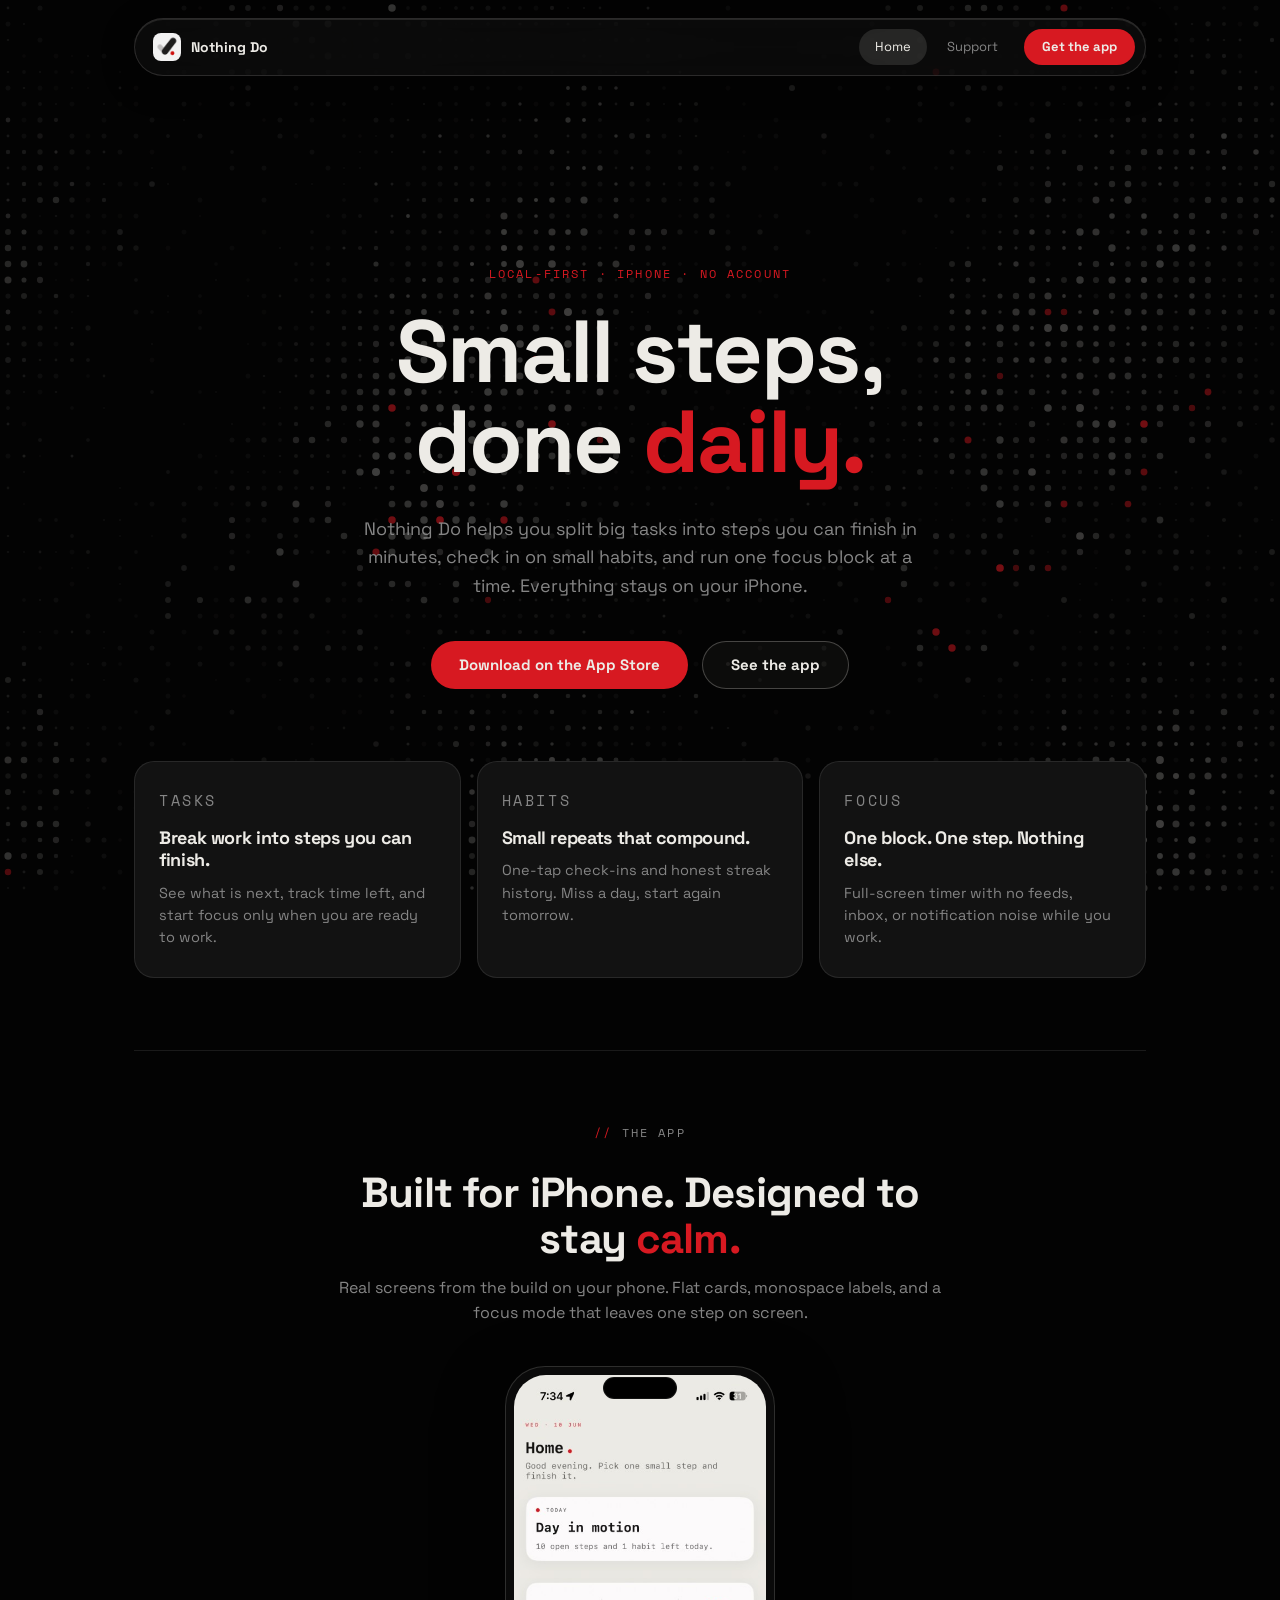
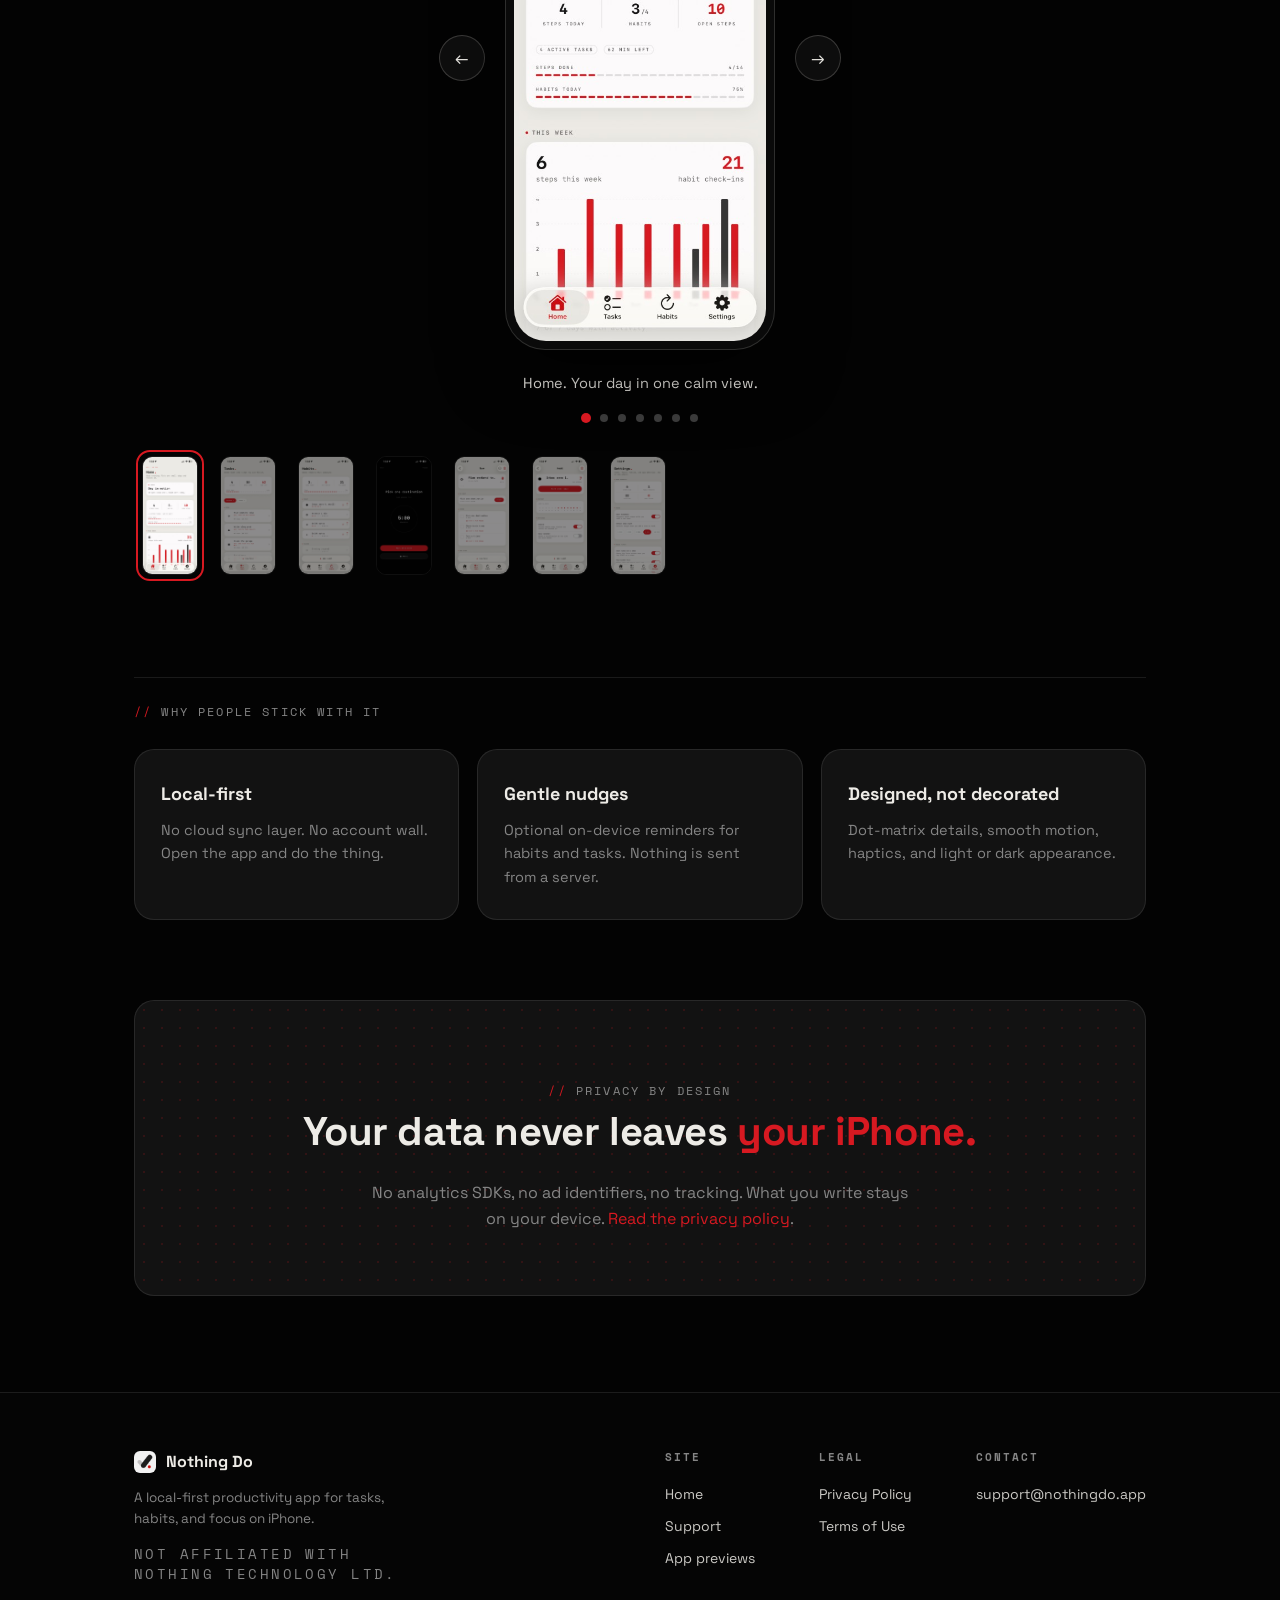
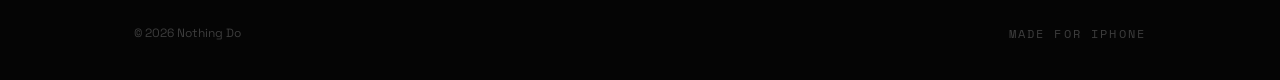
==== index.html @ 9f1ecd78 "Initial Nothing Do marketing site. Static landing, support form, legal pages, preview carousel, and " ====
<!DOCTYPE html>
<html lang="en">
<head>
  <meta charset="UTF-8">
  <meta name="viewport" content="width=device-width, initial-scale=1.0">
  <title>Nothing Do | Small steps, done daily</title>
  <meta name="description" content="Nothing Do is a local-first iPhone app for tiny tasks, daily habits, and focus timers. No accounts, no cloud, no tracking.">
  <link rel="canonical" href="https://nothingdo.app/">
  <link rel="preconnect" href="https://fonts.googleapis.com">
  <link rel="preconnect" href="https://fonts.gstatic.com" crossorigin>
  <link href="https://fonts.googleapis.com/css2?family=Space+Grotesk:wght@400;500;700&family=Space+Mono:wght@400;700&display=swap" rel="stylesheet">
  <link rel="stylesheet" href="style.css?v=2">
  <link rel="icon" type="image/png" href="assets/favicon.png">
  <link rel="apple-touch-icon" href="assets/logo.png">
  <script src="dot-wave.js?v=3" defer></script>
  <script src="preview.js?v=5" defer></script>
  <script src="home-scroll.js?v=3" defer></script>
</head>
<body>

  <div class="nav-wrap">
    <nav class="nav" aria-label="Main">
      <a class="nav-logo" href="index.html" data-home-top>
        <img src="assets/logo.png" alt=""><span class="word">Nothing&nbsp;Do</span>
      </a>
      <div class="nav-links">
        <a class="pill active" href="index.html" data-home-top>Home</a>
        <a class="pill" href="support/">Support</a>
      </div>
      <a class="cta" href="#download">Get the app</a>
    </nav>
  </div>

  <main class="container">

    <section class="hero" id="download">
      <p class="eyebrow mono">local-first · iPhone · no account</p>
      <h1>Small steps,<br>done <span class="red">daily.</span></h1>
      <p class="sub">Nothing Do helps you split big tasks into steps you can finish in minutes, check in on small habits, and run one focus block at a time. Everything stays on your iPhone.</p>
      <div class="actions">
        <a class="btn btn-red" href="#download">Download on the App&nbsp;Store</a>
        <a class="btn btn-ghost" href="#previews">See the app</a>
      </div>
    </section>

    <section class="pillars" aria-label="What Nothing Do does">
      <article class="pillar">
        <p class="pillar-label mono">Tasks</p>
        <h2>Break work into steps you can finish.</h2>
        <p>See what is next, track time left, and start focus only when you are ready to work.</p>
      </article>
      <article class="pillar">
        <p class="pillar-label mono">Habits</p>
        <h2>Small repeats that compound.</h2>
        <p>One-tap check-ins and honest streak history. Miss a day, start again tomorrow.</p>
      </article>
      <article class="pillar">
        <p class="pillar-label mono">Focus</p>
        <h2>One block. One step. Nothing else.</h2>
        <p>Full-screen timer with no feeds, inbox, or notification noise while you work.</p>
      </article>
    </section>

    <section class="preview-section" id="previews" data-preview-root aria-labelledby="preview-heading">
      <div class="preview-head">
        <p class="section-label mono">the app</p>
        <h2 id="preview-heading">Built for iPhone. Designed to stay <span class="red">calm.</span></h2>
        <p class="preview-lead">Real screens from the build on your phone. Flat cards, monospace labels, and a focus mode that leaves one step on screen.</p>
      </div>

      <div class="preview-carousel" data-preview-carousel tabindex="0">
        <button class="carousel-btn" type="button" data-preview-prev aria-label="Previous screen">←</button>
        <div class="device-frame">
          <img
            data-preview-image
            src="assets/previews/home.png"
            alt="Nothing Do home screen"
            width="390"
            height="844"
            loading="eager"
          >
        </div>
        <button class="carousel-btn" type="button" data-preview-next aria-label="Next screen">→</button>
      </div>

      <p class="preview-caption" data-preview-caption>Home. Your day in one calm view.</p>
      <div class="preview-dots" data-preview-dots role="tablist" aria-label="Choose app screen"></div>
      <div class="preview-thumbs" data-preview-thumbs aria-label="Jump to a screen"></div>
    </section>

    <section id="features">
      <p class="section-label mono">why people stick with it</p>
      <div class="grid grid--three">
        <div class="card">
          <h3>Local-first</h3>
          <p>No cloud sync layer. No account wall. Open the app and do the thing.</p>
        </div>
        <div class="card">
          <h3>Gentle nudges</h3>
          <p>Optional on-device reminders for habits and tasks. Nothing is sent from a server.</p>
        </div>
        <div class="card">
          <h3>Designed, not decorated</h3>
          <p>Dot-matrix details, smooth motion, haptics, and light or dark appearance.</p>
        </div>
      </div>
    </section>

    <section class="banner">
      <p class="section-label mono" style="text-align:center">privacy by design</p>
      <h2>Your data never leaves <span class="red">your iPhone.</span></h2>
      <p>No analytics SDKs, no ad identifiers, no tracking. What you write stays on your device. <a href="privacy/">Read the privacy policy</a>.</p>
    </section>

  </main>

  <footer>
    <div class="footer-inner">
      <div class="footer-brand">
        <div class="name"><img src="assets/logo.png" alt="">Nothing Do</div>
        <p>A local-first productivity app for tasks, habits, and focus on iPhone.</p>
        <p class="footer-note mono">Not affiliated with Nothing Technology Ltd.</p>
      </div>
      <div class="footer-cols">
        <div class="footer-col">
          <h4 class="mono">Site</h4>
          <a href="index.html" data-home-top>Home</a>
          <a href="support/">Support</a>
          <a href="index.html#previews">App previews</a>
        </div>
        <div class="footer-col">
          <h4 class="mono">Legal</h4>
          <a href="privacy/">Privacy Policy</a>
          <a href="terms/">Terms of Use</a>
        </div>
        <div class="footer-col">
          <h4 class="mono">Contact</h4>
          <a href="mailto:support@nothingdo.app">support@nothingdo.app</a>
        </div>
      </div>
    </div>
    <div class="footer-bottom">
      <span>© 2026 Nothing Do</span>
      <span class="mono">made for iphone</span>
    </div>
  </footer>

</body>
</html>
---- style.css ----
/* Nothing Do site styles. Palette mirrors TinyTheme.swift */
:root {
  --red: #d71921;
  --ink: #030303;
  --chalk: #edebe6;
  --smoke: #858585;
  --fog: #3d3d3d;
  --panel: #121212;
  --line: rgba(237, 235, 230, 0.1);
  --radius: 20px;
  --content-max: 1060px;
  --content-pad: 24px;
  --ease-out: cubic-bezier(0.22, 1, 0.36, 1);
  --ease-out-soft: cubic-bezier(0.25, 1, 0.5, 1);
  --duration-fast: 140ms;
  --duration-ui: 220ms;
  --duration-enter: 480ms;
}

* { margin: 0; padding: 0; box-sizing: border-box; }

html { scroll-behavior: smooth; background: var(--ink); }

@media (prefers-reduced-motion: reduce) {
  html { scroll-behavior: auto; }

  *,
  *::before,
  *::after {
    animation-duration: 0.01ms !important;
    animation-iteration-count: 1 !important;
    transition-duration: 0.01ms !important;
  }
}

body {
  background: transparent;
  color: var(--chalk);
  font-family: "Space Grotesk", -apple-system, "Helvetica Neue", Arial, sans-serif;
  -webkit-font-smoothing: antialiased;
  line-height: 1.6;
}

/* animated dot-matrix wave backdrop (dot-wave.js) */
.dot-wave-canvas {
  position: fixed;
  inset: 0;
  z-index: -1;
  pointer-events: none;
}

/* static fallback when prefers-reduced-motion */
body.dot-wave-static {
  background-image: radial-gradient(rgba(237, 235, 230, 0.07) 1px, transparent 1px);
  background-size: 26px 26px;
}

.mono {
  font-family: "Space Mono", "SF Mono", Menlo, monospace;
  letter-spacing: 0.18em;
  text-transform: uppercase;
}

a { color: inherit; }

/* ---------- pill glass nav ---------- */
.nav-wrap {
  position: fixed;
  top: 18px;
  left: 0;
  right: 0;
  z-index: 100;
  width: 100%;
  max-width: var(--content-max);
  margin: 0 auto;
  padding: 0 var(--content-pad);
}

.nav {
  display: flex;
  align-items: center;
  gap: 6px;
  width: 100%;
  padding: 8px 10px;
  border-radius: 999px;
  background: rgba(18, 18, 18, 0.55);
  border: 1px solid rgba(237, 235, 230, 0.14);
  backdrop-filter: blur(22px) saturate(160%);
  -webkit-backdrop-filter: blur(22px) saturate(160%);
  box-shadow:
    0 8px 32px rgba(0, 0, 0, 0.45),
    inset 0 1px 0 rgba(237, 235, 230, 0.12);
}

.nav-logo {
  display: flex;
  align-items: center;
  gap: 10px;
  padding: 6px 14px 6px 8px;
  text-decoration: none;
  font-weight: 700;
  font-size: 14px;
}

.nav-logo img {
  width: 28px;
  height: 28px;
  border-radius: 8px;
  flex-shrink: 0;
  display: block;
}

.nav a.pill {
  text-decoration: none;
  font-size: 13px;
  color: var(--smoke);
  padding: 8px 16px;
  border-radius: 999px;
  transition: color var(--duration-ui) var(--ease-out), background var(--duration-ui) var(--ease-out);
  white-space: nowrap;
}

.nav-links {
  display: flex;
  align-items: center;
  gap: 4px;
  margin-left: auto;
}

.nav a.pill:hover { color: var(--chalk); background: rgba(237, 235, 230, 0.08); }
.nav a.pill.active { color: var(--chalk); background: rgba(237, 235, 230, 0.12); }

.nav a.cta {
  margin-left: 4px;
  text-decoration: none;
  font-size: 13px;
  font-weight: 700;
  color: var(--chalk);
  background: var(--red);
  padding: 8px 18px;
  border-radius: 999px;
  white-space: nowrap;
  transition: filter var(--duration-ui) var(--ease-out), transform var(--duration-fast) var(--ease-out);
}
.nav a.cta:hover { filter: brightness(1.15); }
.nav a.cta:active { transform: scale(0.97); }

/* ---------- layout ---------- */
.container {
  max-width: var(--content-max);
  margin: 0 auto;
  padding: 0 var(--content-pad);
}

main.container { padding-top: 168px; }

/* ---------- hero ---------- */
.hero { text-align: center; padding: 96px 0 72px; }

@media (prefers-reduced-motion: no-preference) {
  .hero .eyebrow,
  .hero h1,
  .hero p.sub,
  .hero .actions {
    animation: hero-enter var(--duration-enter) var(--ease-out) both;
  }

  .hero h1 { animation-delay: 70ms; }
  .hero p.sub { animation-delay: 140ms; }
  .hero .actions { animation-delay: 210ms; }
}

@keyframes hero-enter {
  from {
    opacity: 0;
    transform: translateY(14px);
  }

  to {
    opacity: 1;
    transform: translateY(0);
  }
}

.hero .eyebrow {
  font-size: 12px;
  color: var(--red);
  margin-bottom: 24px;
}

.hero h1 {
  font-size: clamp(44px, 8vw, 88px);
  line-height: 1.02;
  font-weight: 700;
  letter-spacing: -0.02em;
}

.hero h1 .red { color: var(--red); }

.hero p.sub {
  max-width: 560px;
  margin: 28px auto 0;
  color: var(--smoke);
  font-size: 18px;
}

.hero .actions {
  margin-top: 40px;
  display: flex;
  gap: 14px;
  justify-content: center;
  flex-wrap: wrap;
}

.btn {
  display: inline-flex;
  align-items: center;
  justify-content: center;
  gap: 10px;
  padding: 14px 28px;
  border: none;
  border-radius: 999px;
  text-decoration: none;
  font-family: inherit;
  font-weight: 700;
  font-size: 15px;
  line-height: 1.2;
  cursor: pointer;
  appearance: none;
  -webkit-appearance: none;
  transition:
    transform var(--duration-fast) var(--ease-out),
    filter var(--duration-ui) var(--ease-out),
    background var(--duration-ui) var(--ease-out);
}

button.btn { color: inherit; }

@media (hover: hover) {
  .btn:hover { transform: translateY(-1px); }
}

.btn:active { transform: translateY(0) scale(0.97); }
.btn-red { background: var(--red); color: var(--chalk); }
.btn-red:hover { filter: brightness(1.12); }
.btn-ghost {
  color: var(--chalk);
  border: 1px solid rgba(237, 235, 230, 0.25);
  background: rgba(237, 235, 230, 0.04);
}
.btn-ghost:hover { background: rgba(237, 235, 230, 0.09); }

/* ---------- marketing pillars ---------- */
.pillars {
  display: grid;
  grid-template-columns: repeat(3, 1fr);
  gap: 16px;
  padding-bottom: 72px;
  border-bottom: 1px solid var(--line);
  margin-bottom: 72px;
}

.pillar {
  background: var(--panel);
  border: 1px solid var(--line);
  border-radius: var(--radius);
  padding: 28px 24px;
  text-align: left;
}

.pillar-label {
  font-size: 11px;
  color: var(--red);
  margin-bottom: 14px;
}

.pillar h2 {
  font-size: 18px;
  line-height: 1.25;
  letter-spacing: -0.02em;
  margin-bottom: 10px;
}

.pillar p {
  color: var(--smoke);
  font-size: 14.5px;
  line-height: 1.55;
}

/* ---------- app preview (real screenshots) ---------- */
.preview-section {
  padding-bottom: 88px;
  margin-bottom: 24px;
  border-bottom: 1px solid var(--line);
}

.preview-head {
  text-align: center;
  max-width: 620px;
  margin: 0 auto 40px;
}

.preview-head h2 {
  font-size: clamp(28px, 5vw, 42px);
  letter-spacing: -0.02em;
  line-height: 1.08;
  margin-bottom: 14px;
}

.preview-head h2 .red { color: var(--red); }

.preview-lead {
  color: var(--smoke);
  font-size: 16px;
  line-height: 1.6;
}

.preview-carousel {
  display: flex;
  align-items: center;
  justify-content: center;
  gap: 20px;
  outline: none;
}

.device-frame {
  width: min(270px, 68vw);
  aspect-ratio: 390 / 844;
  padding: 8px;
  border-radius: 40px;
  border: 1px solid rgba(237, 235, 230, 0.16);
  background: #0a0a0a;
  box-shadow: 0 24px 64px rgba(0, 0, 0, 0.55);
  flex-shrink: 0;
  position: relative;
}

.device-frame::before {
  content: "";
  position: absolute;
  top: 10px;
  left: 50%;
  transform: translateX(-50%);
  width: 72px;
  height: 20px;
  border-radius: 999px;
  background: #000;
  border: 1px solid rgba(237, 235, 230, 0.08);
  z-index: 2;
  pointer-events: none;
}

.device-frame img {
  width: 100%;
  height: 100%;
  object-fit: cover;
  object-position: top center;
  border-radius: 32px;
  display: block;
  transition: opacity var(--duration-ui) var(--ease-out);
}

.device-frame img.is-fading {
  opacity: 0;
}

.carousel-btn {
  width: 46px;
  height: 46px;
  border-radius: 50%;
  border: 1px solid rgba(237, 235, 230, 0.2);
  background: rgba(237, 235, 230, 0.05);
  color: var(--chalk);
  font-size: 17px;
  cursor: pointer;
  transition: background var(--duration-ui) var(--ease-out), transform var(--duration-fast) var(--ease-out);
  font-family: inherit;
  flex-shrink: 0;
}

@media (hover: hover) {
  .carousel-btn:hover { background: rgba(237, 235, 230, 0.12); }
}

.carousel-btn:active { transform: scale(0.94); }

.preview-caption {
  margin-top: 22px;
  text-align: center;
  color: var(--chalk);
  font-size: 14.5px;
  min-height: 22px;
  transition: opacity var(--duration-fast) var(--ease-out), transform var(--duration-fast) var(--ease-out);
}

.preview-caption.is-changing {
  opacity: 0;
  transform: translateY(4px);
}

.preview-dots {
  display: flex;
  justify-content: center;
  flex-wrap: wrap;
  gap: 10px;
  margin-top: 18px;
}

.preview-dots button {
  width: 8px;
  height: 8px;
  border-radius: 50%;
  border: none;
  background: var(--fog);
  cursor: pointer;
  padding: 0;
  transition: background var(--duration-ui) var(--ease-out), transform var(--duration-fast) var(--ease-out);
}

.preview-dots button.active {
  background: var(--red);
  transform: scale(1.25);
}

.preview-thumbs {
  display: flex;
  gap: 10px;
  margin-top: 24px;
  padding: 4px 2px 8px;
  overflow-x: auto;
  -webkit-overflow-scrolling: touch;
  scroll-snap-type: x mandatory;
}

.preview-thumb {
  flex: 0 0 auto;
  padding: 4px;
  border-radius: 14px;
  border: 2px solid transparent;
  background: transparent;
  cursor: pointer;
  scroll-snap-align: center;
  opacity: 0.55;
  transition: opacity var(--duration-ui) var(--ease-out), border-color var(--duration-ui) var(--ease-out);
}

.preview-thumb.active {
  opacity: 1;
  border-color: var(--red);
}

.preview-thumb img {
  display: block;
  width: 56px;
  height: auto;
  border-radius: 10px;
  border: 1px solid var(--line);
}

/* ---------- support contact form ---------- */
.contact-form {
  background: var(--panel);
  border: 1px solid var(--line);
  border-radius: var(--radius);
  padding: 32px 28px;
  margin: 0 0 64px;
  text-align: left;
}
.contact-form h3 { font-size: 19px; margin-bottom: 6px; }
.contact-form .form-note { color: var(--smoke); font-size: 13.5px; margin-bottom: 24px; }
.form-field { margin-bottom: 16px; }
.form-field label {
  display: block;
  font-size: 11px;
  color: var(--smoke);
  margin-bottom: 7px;
}
.form-field input,
.form-field textarea {
  width: 100%;
  background: #0a0a0a;
  border: 1px solid rgba(237, 235, 230, 0.16);
  border-radius: 12px;
  color: var(--chalk);
  font-family: inherit;
  font-size: 14.5px;
  padding: 12px 14px;
  outline: none;
  transition: border-color 0.2s;
}

.form-field input:focus,
.form-field textarea:focus { border-color: var(--red); }

.form-field textarea { resize: vertical; min-height: 120px; }

.custom-select { position: relative; }

.custom-select__trigger {
  width: 100%;
  display: flex;
  align-items: center;
  justify-content: space-between;
  gap: 12px;
  text-align: left;
  background: #0a0a0a;
  border: 1px solid rgba(237, 235, 230, 0.16);
  border-radius: 12px;
  color: var(--chalk);
  font-family: inherit;
  font-size: 14.5px;
  padding: 12px 14px;
  cursor: pointer;
  transition: border-color 0.2s, background 0.2s;
}

.custom-select__trigger:hover {
  border-color: rgba(237, 235, 230, 0.28);
}

.custom-select.is-open .custom-select__trigger,
.custom-select__trigger:focus-visible {
  border-color: var(--red);
  outline: none;
}

.custom-select__value { flex: 1; min-width: 0; }

.custom-select__chevron {
  width: 8px;
  height: 8px;
  border-right: 2px solid var(--smoke);
  border-bottom: 2px solid var(--smoke);
  transform: rotate(45deg) translateY(-2px);
  flex-shrink: 0;
  transition: transform var(--duration-ui) var(--ease-out);
}

.custom-select.is-open .custom-select__chevron {
  transform: rotate(-135deg) translateY(1px);
}

.custom-select__list {
  position: absolute;
  top: calc(100% + 6px);
  left: 0;
  right: 0;
  z-index: 30;
  margin: 0;
  padding: 6px;
  list-style: none;
  background: #0f0f0f;
  border: 1px solid rgba(237, 235, 230, 0.16);
  border-radius: 12px;
  box-shadow: 0 16px 40px rgba(0, 0, 0, 0.55);
}

.custom-select__list[hidden] { display: none; }

.custom-select__option {
  padding: 10px 12px;
  border-radius: 8px;
  cursor: pointer;
  font-size: 14.5px;
  color: var(--chalk);
  transition: background 0.15s ease;
}

.custom-select__option:hover,
.custom-select__option:focus-visible {
  background: rgba(237, 235, 230, 0.08);
  outline: none;
}

.custom-select__option.is-selected {
  color: var(--red);
  font-weight: 600;
}

.form-actions {
  display: flex;
  align-items: center;
  gap: 16px;
  flex-wrap: wrap;
  margin-top: 22px;
}

.contact-form .btn-submit {
  min-width: 168px;
  min-height: 48px;
  padding: 12px 28px;
}

.form-status { font-size: 13.5px; color: var(--smoke); }
.form-status.ok { color: #6fbf73; }
.form-status.err { color: var(--red); }
.btn[disabled] { opacity: 0.55; pointer-events: none; cursor: not-allowed; }

/* ---------- feature grid ---------- */
.section-label {
  font-size: 12px;
  color: var(--smoke);
  margin-bottom: 28px;
}
.section-label::before { content: "// "; color: var(--red); }

.grid {
  display: grid;
  grid-template-columns: repeat(3, 1fr);
  gap: 18px;
  padding-bottom: 80px;
}

.grid--three {
  grid-template-columns: repeat(3, 1fr);
}

.card {
  background: var(--panel);
  border: 1px solid var(--line);
  border-radius: var(--radius);
  padding: 30px 26px;
  transition: border-color var(--duration-ui) var(--ease-out), transform var(--duration-ui) var(--ease-out);
}

@media (hover: hover) {
  .card:hover { border-color: rgba(215, 25, 33, 0.5); transform: translateY(-3px); }
}

.card h3 { font-size: 18px; margin-bottom: 10px; }
.card p { color: var(--smoke); font-size: 14.5px; }

/* ---------- privacy banner ---------- */
.banner {
  border: 1px solid var(--line);
  border-radius: var(--radius);
  background:
    radial-gradient(rgba(215, 25, 33, 0.16) 1px, transparent 1px),
    var(--panel);
  background-size: 18px 18px;
  padding: 64px 40px;
  text-align: center;
  margin-bottom: 96px;
}
.banner h2 { font-size: clamp(26px, 4vw, 40px); letter-spacing: -0.01em; }
.banner h2 .red { color: var(--red); }
.banner p { color: var(--smoke); max-width: 540px; margin: 16px auto 0; }
.banner a { color: var(--red); text-decoration: none; }
.banner a:hover { text-decoration: underline; }

.footer-note {
  margin-top: 14px;
  font-size: 11px;
  color: var(--fog);
  line-height: 1.5;
}

/* ---------- doc pages ---------- */
.doc { max-width: 720px; margin: 0 auto; padding: 56px 0 96px; }
.doc .eyebrow { font-size: 12px; color: var(--red); }
.doc h1 { font-size: clamp(34px, 5vw, 52px); margin: 14px 0 6px; letter-spacing: -0.02em; }
.doc .updated { color: var(--smoke); font-size: 14px; margin-bottom: 48px; }
.doc h2 {
  font-size: 21px;
  margin: 44px 0 14px;
  padding-top: 28px;
  border-top: 1px solid var(--line);
}
.doc p { color: #b9b7b1; margin-bottom: 14px; font-size: 15.5px; }
.doc a { color: var(--red); text-decoration: none; }
.doc a:hover { text-decoration: underline; }

/* ---------- support ---------- */
.support-grid {
  display: grid;
  grid-template-columns: 1fr 1fr;
  gap: 18px;
  margin: 48px 0 64px;
}
.support-grid .card { text-align: left; }
.card a.link { color: var(--red); text-decoration: none; font-weight: 700; font-size: 14px; }
.card a.link:hover { text-decoration: underline; }

.faq { border: 1px solid var(--line); border-radius: var(--radius); background: var(--panel); overflow: hidden; margin-bottom: 96px; }
.faq details { border-bottom: 1px solid var(--line); }
.faq details:last-child { border-bottom: none; }
.faq summary {
  cursor: pointer;
  padding: 22px 26px;
  font-weight: 700;
  font-size: 15.5px;
  list-style: none;
  display: flex;
  justify-content: space-between;
  align-items: center;
  gap: 16px;
}
.faq summary::-webkit-details-marker { display: none; }
.faq summary::after { content: "+"; color: var(--red); font-size: 20px; font-family: "Space Mono", monospace; }
.faq details[open] summary::after { content: "−"; }
.faq .answer { padding: 0 26px 22px; color: var(--smoke); font-size: 14.5px; }

/* ---------- footer ---------- */
footer {
  border-top: 1px solid var(--line);
  background: rgba(7, 7, 7, 0.8);
}

.footer-inner {
  max-width: var(--content-max);
  margin: 0 auto;
  padding: 56px var(--content-pad) 40px;
  display: flex;
  justify-content: space-between;
  gap: 40px;
  flex-wrap: wrap;
}

.footer-brand { max-width: 280px; }
.footer-brand .name { font-weight: 700; display: flex; align-items: center; gap: 10px; margin-bottom: 12px; }
.footer-brand .name img { width: 22px; height: 22px; border-radius: 6px; display: block; }
.footer-brand p { color: var(--smoke); font-size: 13.5px; }

.footer-cols { display: flex; gap: 64px; flex-wrap: wrap; }
.footer-col h4 { font-size: 11px; color: var(--smoke); margin-bottom: 16px; }
.footer-col a { display: block; text-decoration: none; color: var(--chalk); font-size: 14px; margin-bottom: 10px; opacity: 0.85; }
.footer-col a:hover { color: var(--red); opacity: 1; }

.footer-bottom {
  max-width: var(--content-max);
  margin: 0 auto;
  padding: 0 var(--content-pad) 36px;
  display: flex;
  justify-content: space-between;
  flex-wrap: wrap;
  gap: 12px;
  color: var(--fog);
  font-size: 12px;
}

/* ---------- responsive ---------- */
@media (max-width: 1024px) {
  .grid,
  .grid--three { grid-template-columns: repeat(2, 1fr); }
  .pillars { grid-template-columns: 1fr; }
}

@media (max-width: 820px) {
  .nav a.pill { padding: 8px 12px; font-size: 12.5px; }
  .nav-logo { padding: 6px 8px; }
  .hero { padding: 64px 0 56px; }
  .hero p.sub { font-size: 16.5px; }
  .banner { padding: 48px 28px; margin-bottom: 72px; }
  .support-grid { grid-template-columns: 1fr; }
  .footer-inner { flex-direction: column; gap: 36px; padding: 44px var(--content-pad) 32px; }
  .footer-cols { gap: 40px; }
  .preview-section { padding-bottom: 64px; margin-bottom: 16px; }
}

@media (max-width: 600px) {
  :root { --content-pad: 18px; }
  main.container { padding-top: 120px; }
  .nav-wrap { top: 12px; }
  .nav {
    gap: 6px;
    padding: 6px 8px;
    width: 100%;
    justify-content: flex-start;
    flex-wrap: wrap;
  }
  .nav-links { margin-left: auto; }
  .nav a.pill { padding: 8px 11px; font-size: 12px; }
  .nav a.cta { padding: 8px 12px; font-size: 12px; margin-left: 0; }
  .nav-logo { padding: 4px 6px 4px 4px; }
  .nav-logo .word { font-size: 13px; }
  .grid,
  .grid--three { grid-template-columns: 1fr; gap: 14px; }
  .hero { padding: 36px 0 40px; }
  .hero .eyebrow { font-size: 10px; letter-spacing: 0.12em; }
  .hero .actions { flex-direction: column; align-items: stretch; }
  .btn { justify-content: center; }
  .pillars { padding-bottom: 48px; margin-bottom: 48px; gap: 12px; }
  .pillar { padding: 22px 20px; }
  .preview-carousel { gap: 8px; }
  .carousel-btn { width: 40px; height: 40px; font-size: 15px; }
  .device-frame { width: min(240px, 58vw); border-radius: 34px; }
  .device-frame img { border-radius: 28px; }
  .preview-head { margin-bottom: 28px; text-align: left; }
  .preview-lead { font-size: 15px; }
  .preview-caption { font-size: 13.5px; text-align: left; }
  .preview-dots { justify-content: flex-start; }
  .contact-form { padding: 24px 18px; }
  .contact-form .btn-submit { width: 100%; min-width: 0; }
  .form-actions { flex-direction: column; align-items: stretch; }
  .card { padding: 24px 20px; }
  .banner { padding: 40px 20px; margin-bottom: 56px; text-align: left; }
  .banner .section-label { text-align: left !important; }
  .doc { padding: 32px 0 64px; }
  .doc h2 { font-size: 19px; margin-top: 36px; }
  .faq summary { padding: 18px 18px; font-size: 14.5px; }
  .faq .answer { padding: 0 18px 18px; }
  .footer-cols { flex-direction: column; gap: 28px; }
  .footer-bottom { flex-direction: column; align-items: flex-start; }
}

@media (max-width: 380px) {
  .nav a.cta { display: none; }
  .hero h1 { font-size: 38px; }
  .carousel-btn { display: none; }
  .preview-carousel { gap: 0; }
}
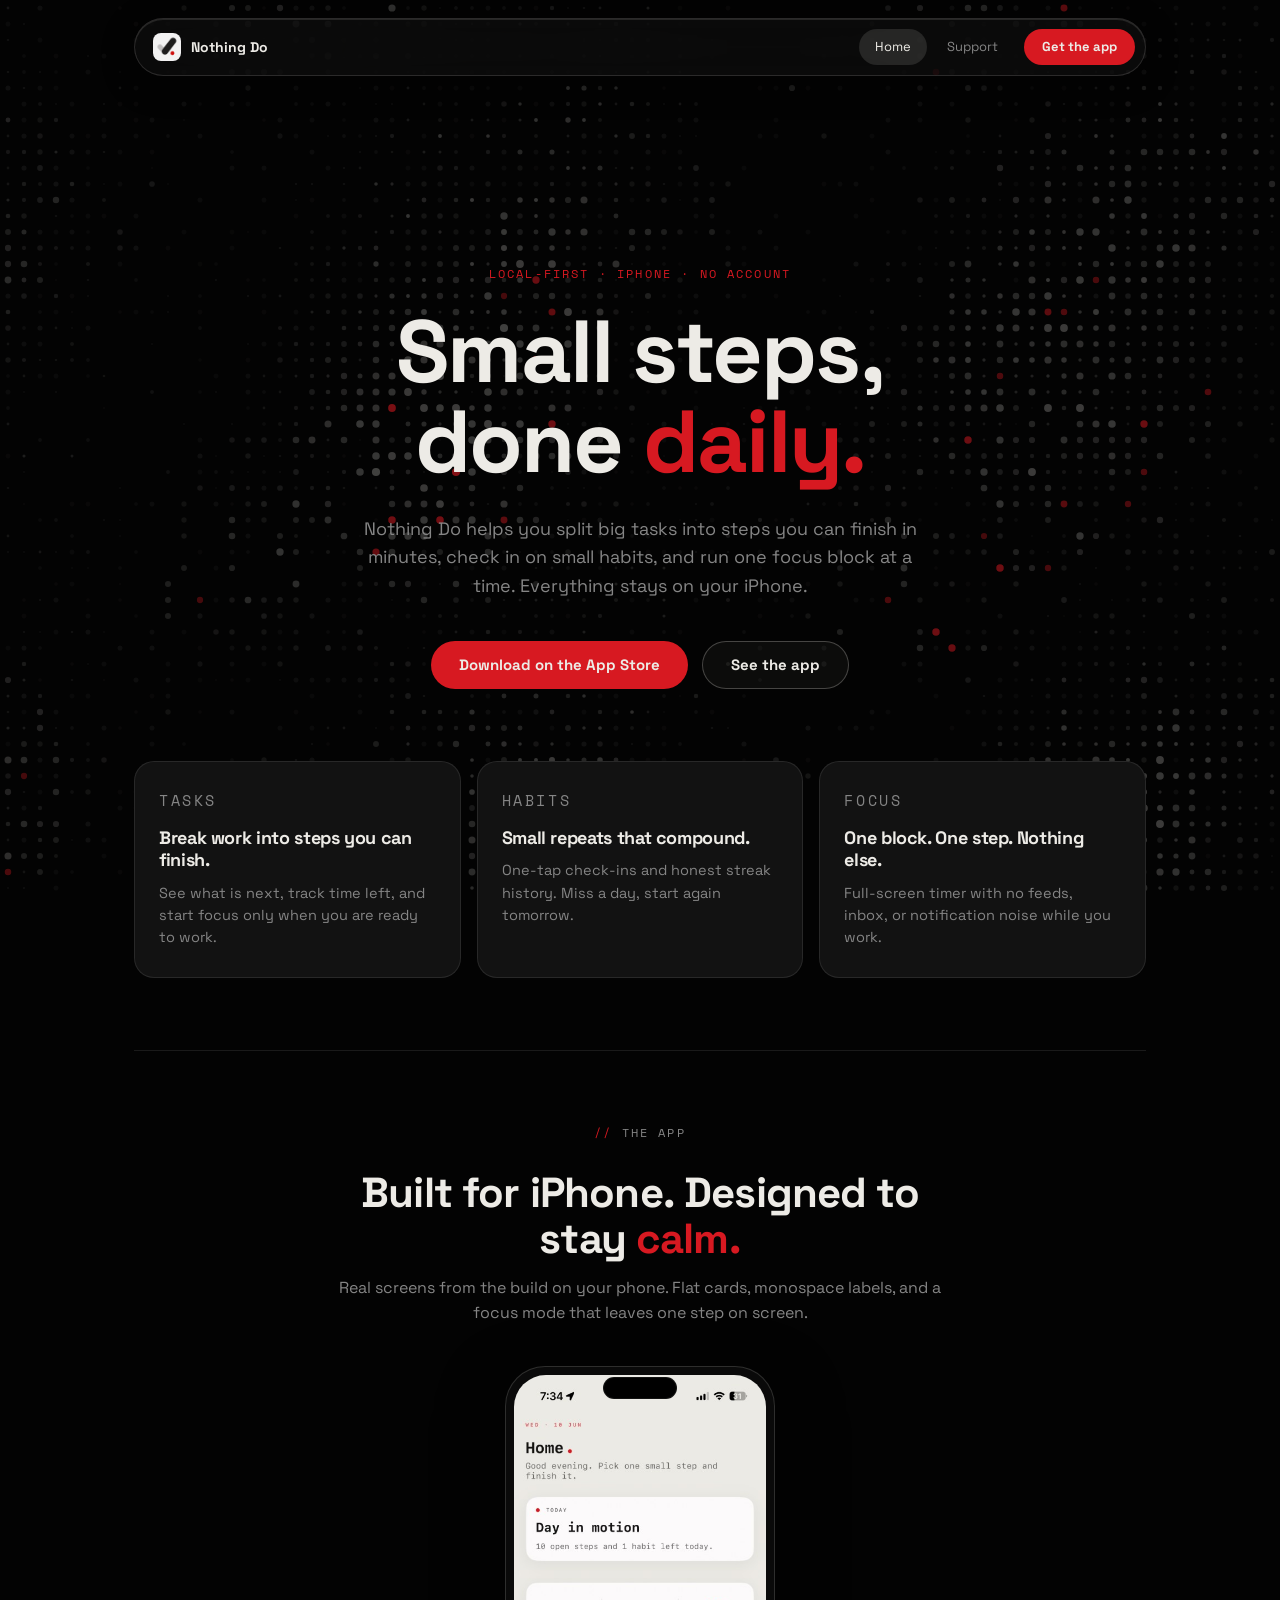
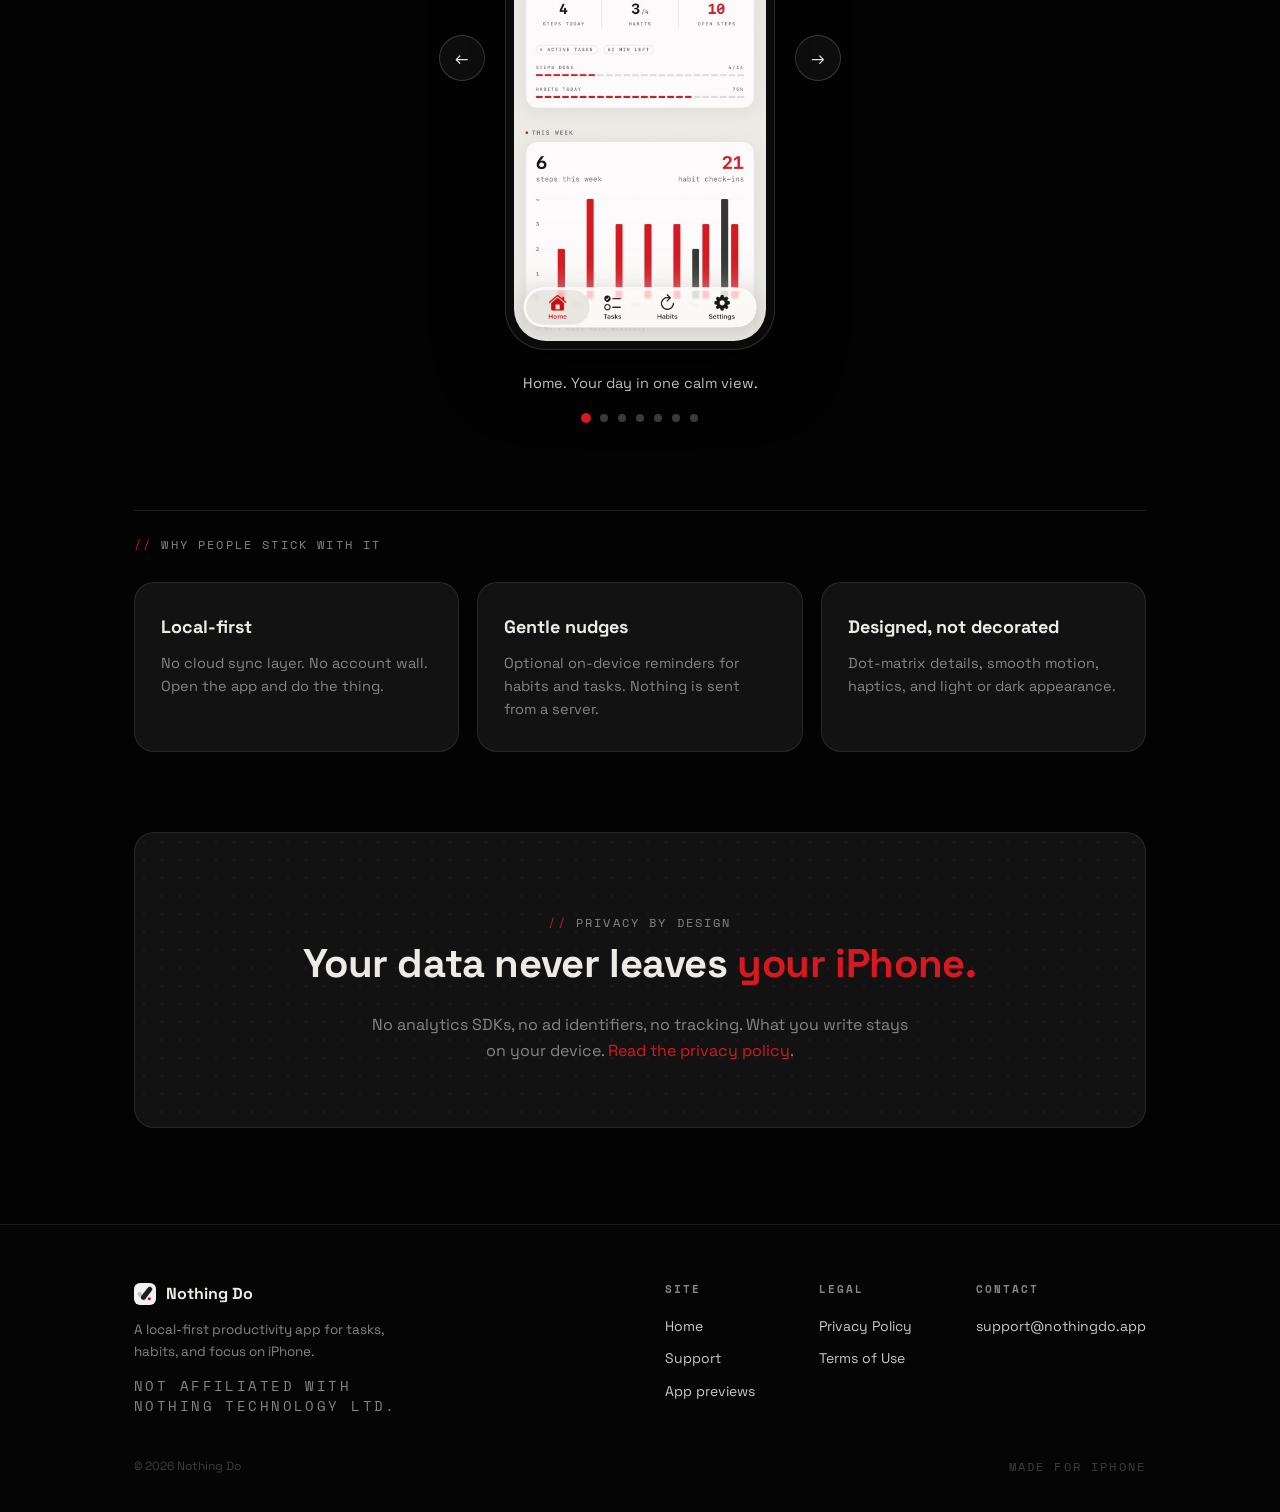
==== commit 4f177d27: "Remove carousel thumbnail strip for a cleaner preview section. Keeps main device frame, dots, arrows" ====
--- a/index.html
+++ b/index.html
@@ -9,11 +9,11 @@
   <link rel="preconnect" href="https://fonts.googleapis.com">
   <link rel="preconnect" href="https://fonts.gstatic.com" crossorigin>
   <link href="https://fonts.googleapis.com/css2?family=Space+Grotesk:wght@400;500;700&family=Space+Mono:wght@400;700&display=swap" rel="stylesheet">
-  <link rel="stylesheet" href="style.css?v=2">
+  <link rel="stylesheet" href="style.css?v=3">
   <link rel="icon" type="image/png" href="assets/favicon.png">
   <link rel="apple-touch-icon" href="assets/logo.png">
   <script src="dot-wave.js?v=3" defer></script>
-  <script src="preview.js?v=5" defer></script>
+  <script src="preview.js?v=6" defer></script>
   <script src="home-scroll.js?v=3" defer></script>
 </head>
 <body>
@@ -85,7 +85,6 @@
 
       <p class="preview-caption" data-preview-caption>Home. Your day in one calm view.</p>
       <div class="preview-dots" data-preview-dots role="tablist" aria-label="Choose app screen"></div>
-      <div class="preview-thumbs" data-preview-thumbs aria-label="Jump to a screen"></div>
     </section>
 
     <section id="features">
--- a/style.css
+++ b/style.css
@@ -420,41 +420,6 @@
 .preview-dots button.active {
   background: var(--red);
   transform: scale(1.25);
-}
-
-.preview-thumbs {
-  display: flex;
-  gap: 10px;
-  margin-top: 24px;
-  padding: 4px 2px 8px;
-  overflow-x: auto;
-  -webkit-overflow-scrolling: touch;
-  scroll-snap-type: x mandatory;
-}
-
-.preview-thumb {
-  flex: 0 0 auto;
-  padding: 4px;
-  border-radius: 14px;
-  border: 2px solid transparent;
-  background: transparent;
-  cursor: pointer;
-  scroll-snap-align: center;
-  opacity: 0.55;
-  transition: opacity var(--duration-ui) var(--ease-out), border-color var(--duration-ui) var(--ease-out);
-}
-
-.preview-thumb.active {
-  opacity: 1;
-  border-color: var(--red);
-}
-
-.preview-thumb img {
-  display: block;
-  width: 56px;
-  height: auto;
-  border-radius: 10px;
-  border: 1px solid var(--line);
 }
 
 /* ---------- support contact form ---------- */
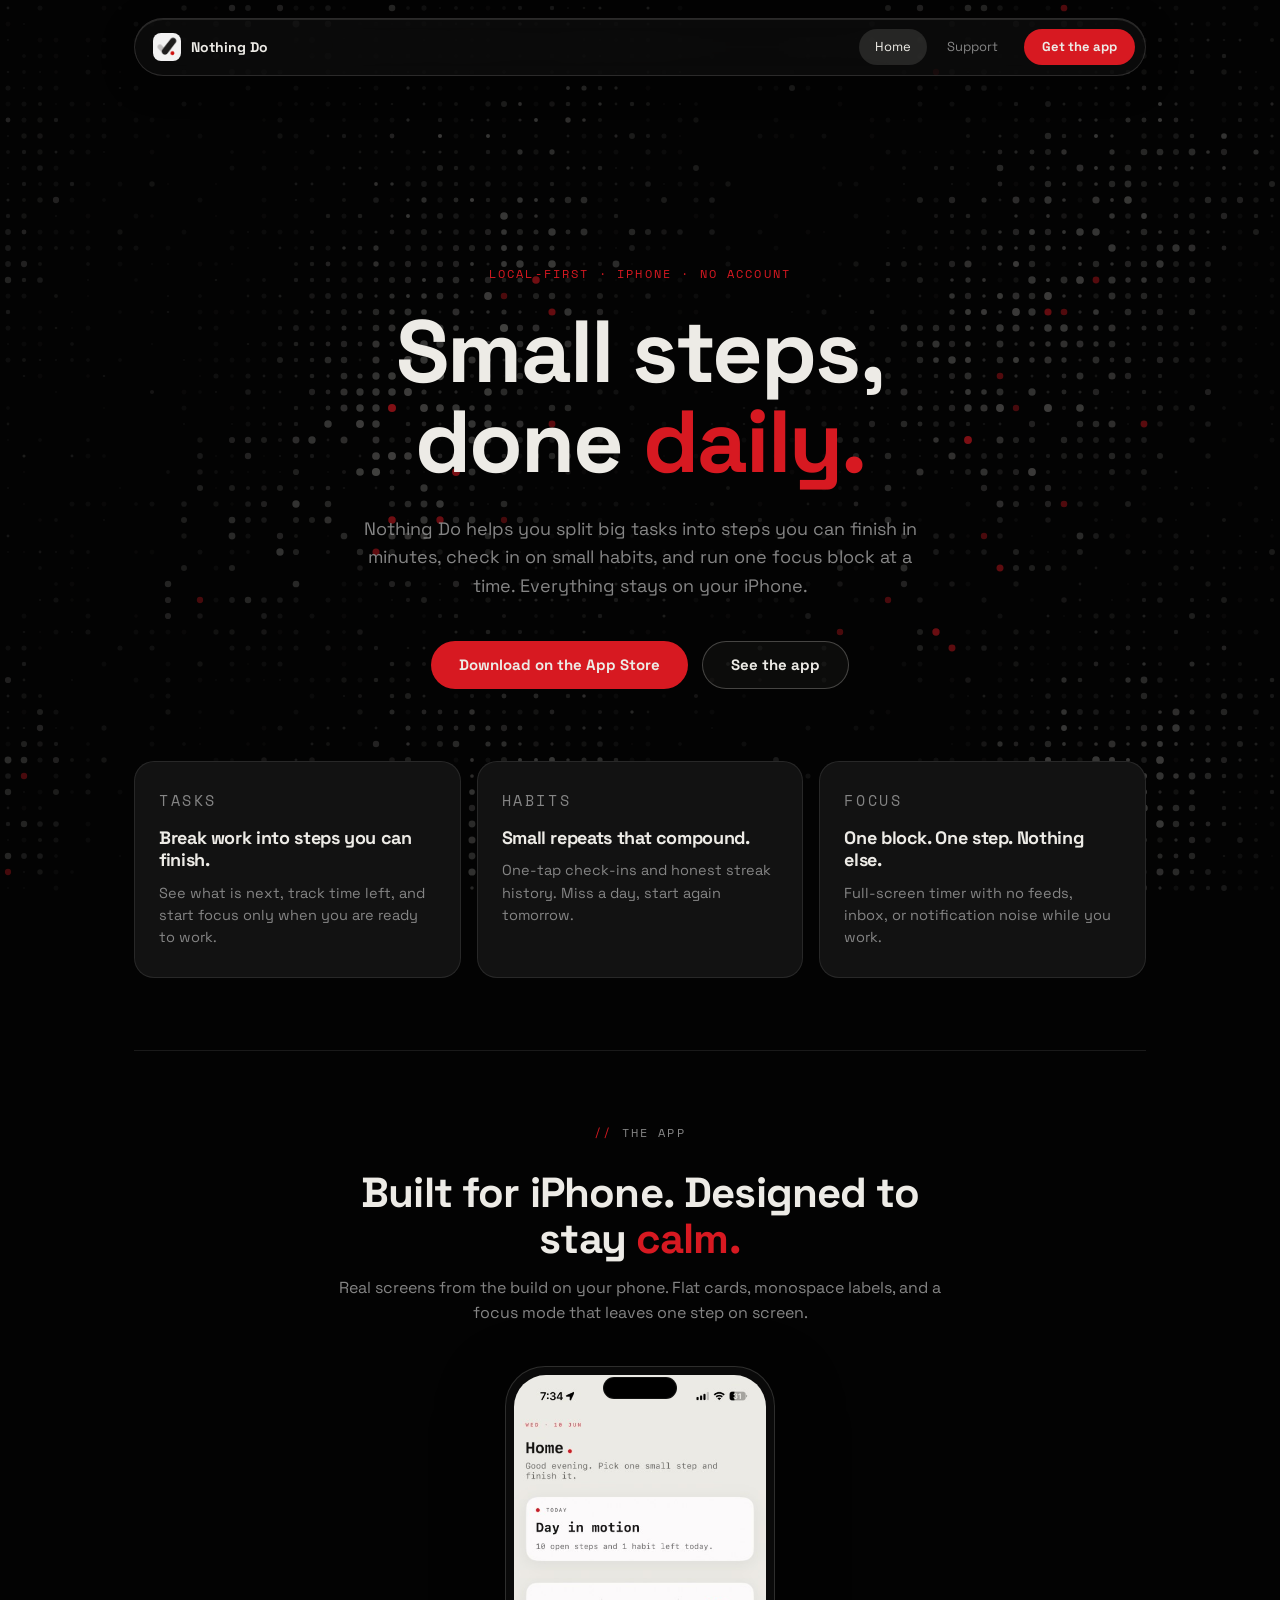
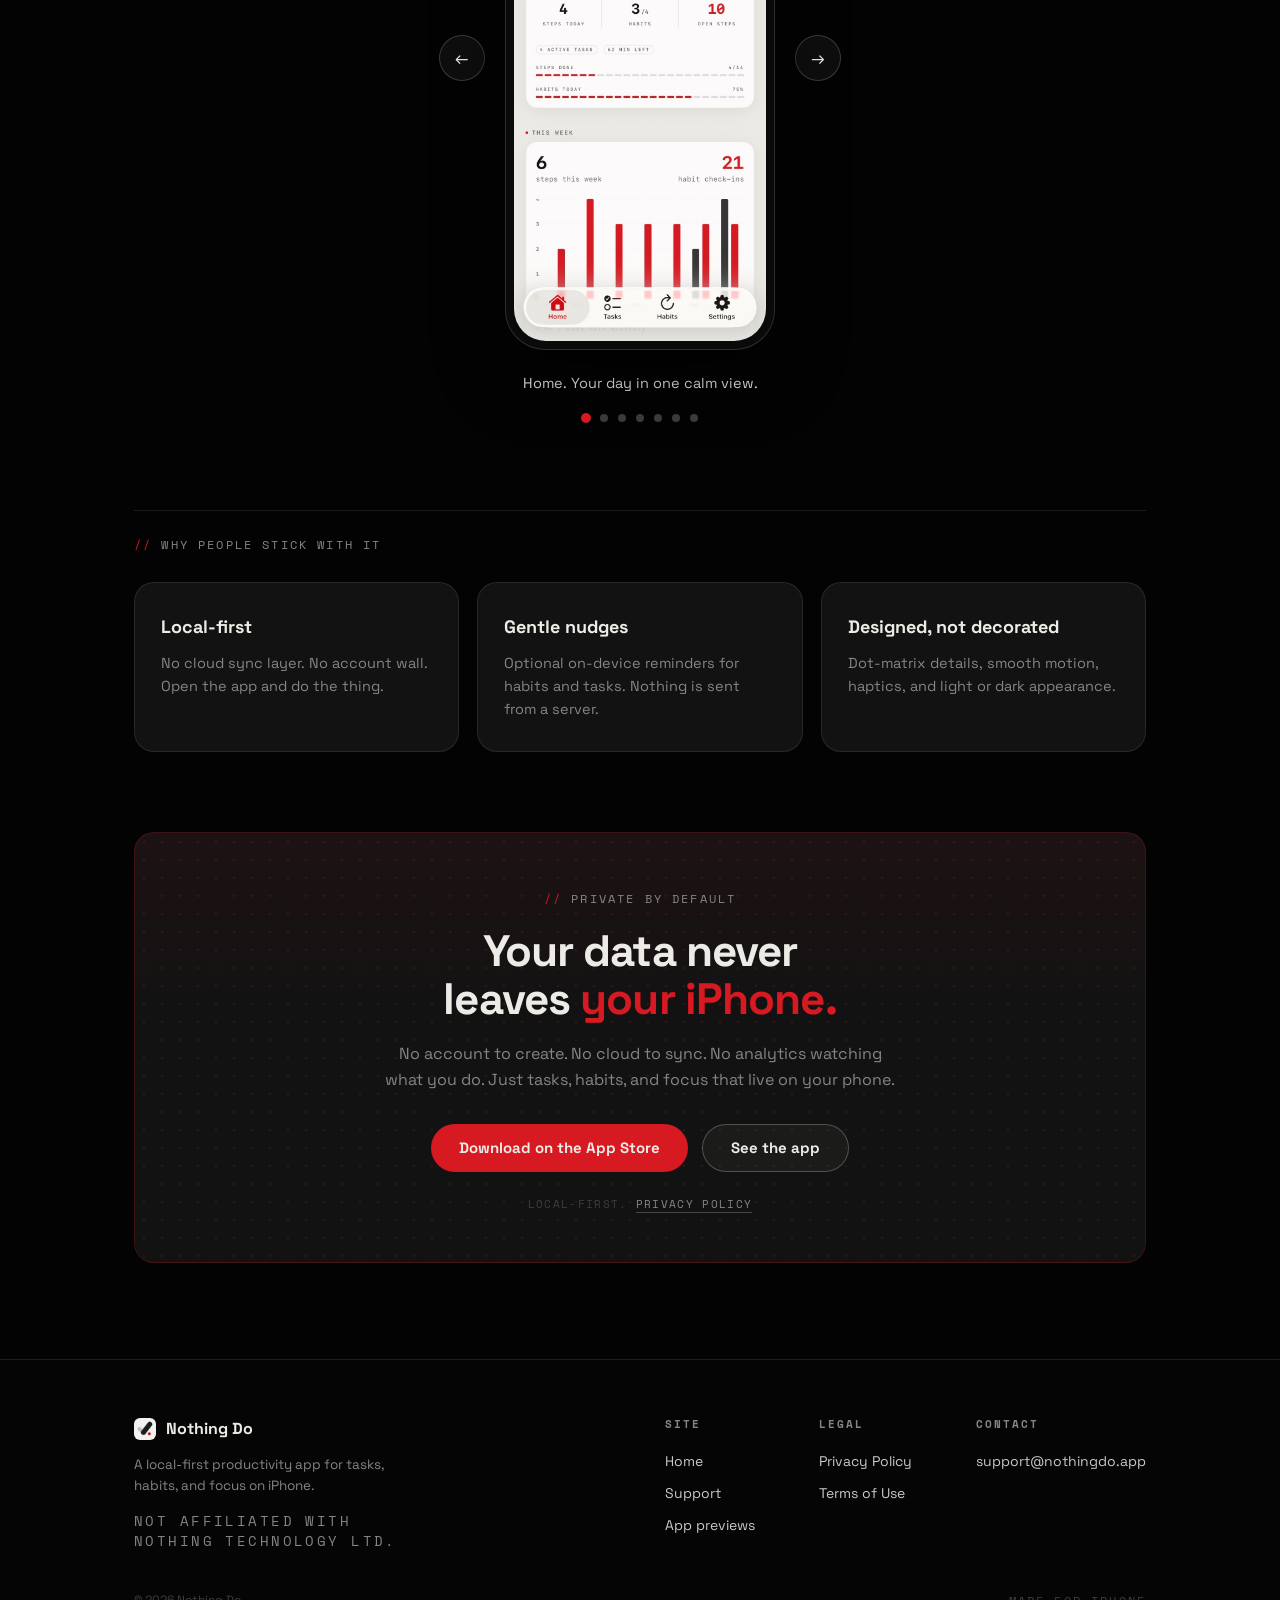
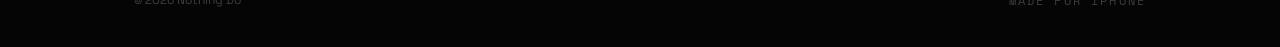
==== commit 70187da8: "Turn privacy banner into an app download conversion card. Replace policy link CTA with App Store and" ====
--- a/index.html
+++ b/index.html
@@ -9,7 +9,7 @@
   <link rel="preconnect" href="https://fonts.googleapis.com">
   <link rel="preconnect" href="https://fonts.gstatic.com" crossorigin>
   <link href="https://fonts.googleapis.com/css2?family=Space+Grotesk:wght@400;500;700&family=Space+Mono:wght@400;700&display=swap" rel="stylesheet">
-  <link rel="stylesheet" href="style.css?v=3">
+  <link rel="stylesheet" href="style.css?v=4">
   <link rel="icon" type="image/png" href="assets/favicon.png">
   <link rel="apple-touch-icon" href="assets/logo.png">
   <script src="dot-wave.js?v=3" defer></script>
@@ -105,10 +105,15 @@
       </div>
     </section>
 
-    <section class="banner">
-      <p class="section-label mono" style="text-align:center">privacy by design</p>
-      <h2>Your data never leaves <span class="red">your iPhone.</span></h2>
-      <p>No analytics SDKs, no ad identifiers, no tracking. What you write stays on your device. <a href="privacy/">Read the privacy policy</a>.</p>
+    <section class="banner" aria-labelledby="banner-heading">
+      <p class="section-label mono banner-label">private by default</p>
+      <h2 id="banner-heading">Your data never leaves <span class="red">your iPhone.</span></h2>
+      <p class="banner-lead">No account to create. No cloud to sync. No analytics watching what you do. Just tasks, habits, and focus that live on your phone.</p>
+      <div class="banner-actions">
+        <a class="btn btn-red" href="#download">Download on the App&nbsp;Store</a>
+        <a class="btn btn-ghost" href="#previews">See the app</a>
+      </div>
+      <p class="banner-foot mono">Local-first. <a href="privacy/">Privacy Policy</a></p>
     </section>
 
   </main>
--- a/style.css
+++ b/style.css
@@ -597,21 +597,68 @@
 
 /* ---------- privacy banner ---------- */
 .banner {
-  border: 1px solid var(--line);
+  border: 1px solid rgba(215, 25, 33, 0.22);
   border-radius: var(--radius);
   background:
-    radial-gradient(rgba(215, 25, 33, 0.16) 1px, transparent 1px),
+    radial-gradient(rgba(215, 25, 33, 0.2) 1px, transparent 1px),
+    linear-gradient(180deg, rgba(215, 25, 33, 0.06) 0%, transparent 42%),
     var(--panel);
-  background-size: 18px 18px;
-  padding: 64px 40px;
+  background-size: 18px 18px, auto, auto;
+  padding: 56px 40px 48px;
   text-align: center;
   margin-bottom: 96px;
 }
-.banner h2 { font-size: clamp(26px, 4vw, 40px); letter-spacing: -0.01em; }
+
+.banner-label {
+  text-align: center;
+  margin-bottom: 20px;
+}
+
+.banner h2 {
+  font-size: clamp(28px, 4.5vw, 44px);
+  letter-spacing: -0.02em;
+  line-height: 1.08;
+  max-width: 14ch;
+  margin: 0 auto;
+}
+
 .banner h2 .red { color: var(--red); }
-.banner p { color: var(--smoke); max-width: 540px; margin: 16px auto 0; }
-.banner a { color: var(--red); text-decoration: none; }
-.banner a:hover { text-decoration: underline; }
+
+.banner-lead {
+  color: var(--smoke);
+  max-width: 520px;
+  margin: 18px auto 0;
+  font-size: 16px;
+  line-height: 1.6;
+}
+
+.banner-actions {
+  margin-top: 32px;
+  display: flex;
+  gap: 14px;
+  justify-content: center;
+  flex-wrap: wrap;
+}
+
+.banner-foot {
+  margin-top: 24px;
+  font-size: 11px;
+  color: var(--fog);
+  letter-spacing: 0.12em;
+  text-transform: uppercase;
+}
+
+.banner-foot a {
+  color: var(--smoke);
+  text-decoration: none;
+  border-bottom: 1px solid rgba(133, 133, 133, 0.45);
+  transition: color var(--duration-ui) var(--ease-out), border-color var(--duration-ui) var(--ease-out);
+}
+
+.banner-foot a:hover {
+  color: var(--chalk);
+  border-color: rgba(237, 235, 230, 0.5);
+}
 
 .footer-note {
   margin-top: 14px;
@@ -758,8 +805,12 @@
   .contact-form .btn-submit { width: 100%; min-width: 0; }
   .form-actions { flex-direction: column; align-items: stretch; }
   .card { padding: 24px 20px; }
-  .banner { padding: 40px 20px; margin-bottom: 56px; text-align: left; }
-  .banner .section-label { text-align: left !important; }
+  .banner { padding: 40px 20px 36px; margin-bottom: 56px; text-align: left; }
+  .banner-label { text-align: left !important; }
+  .banner h2 { margin: 0; max-width: none; }
+  .banner-lead { margin-left: 0; margin-right: 0; font-size: 15px; }
+  .banner-actions { justify-content: flex-start; margin-top: 28px; }
+  .banner-foot { text-align: left; }
   .doc { padding: 32px 0 64px; }
   .doc h2 { font-size: 19px; margin-top: 36px; }
   .faq summary { padding: 18px 18px; font-size: 14.5px; }
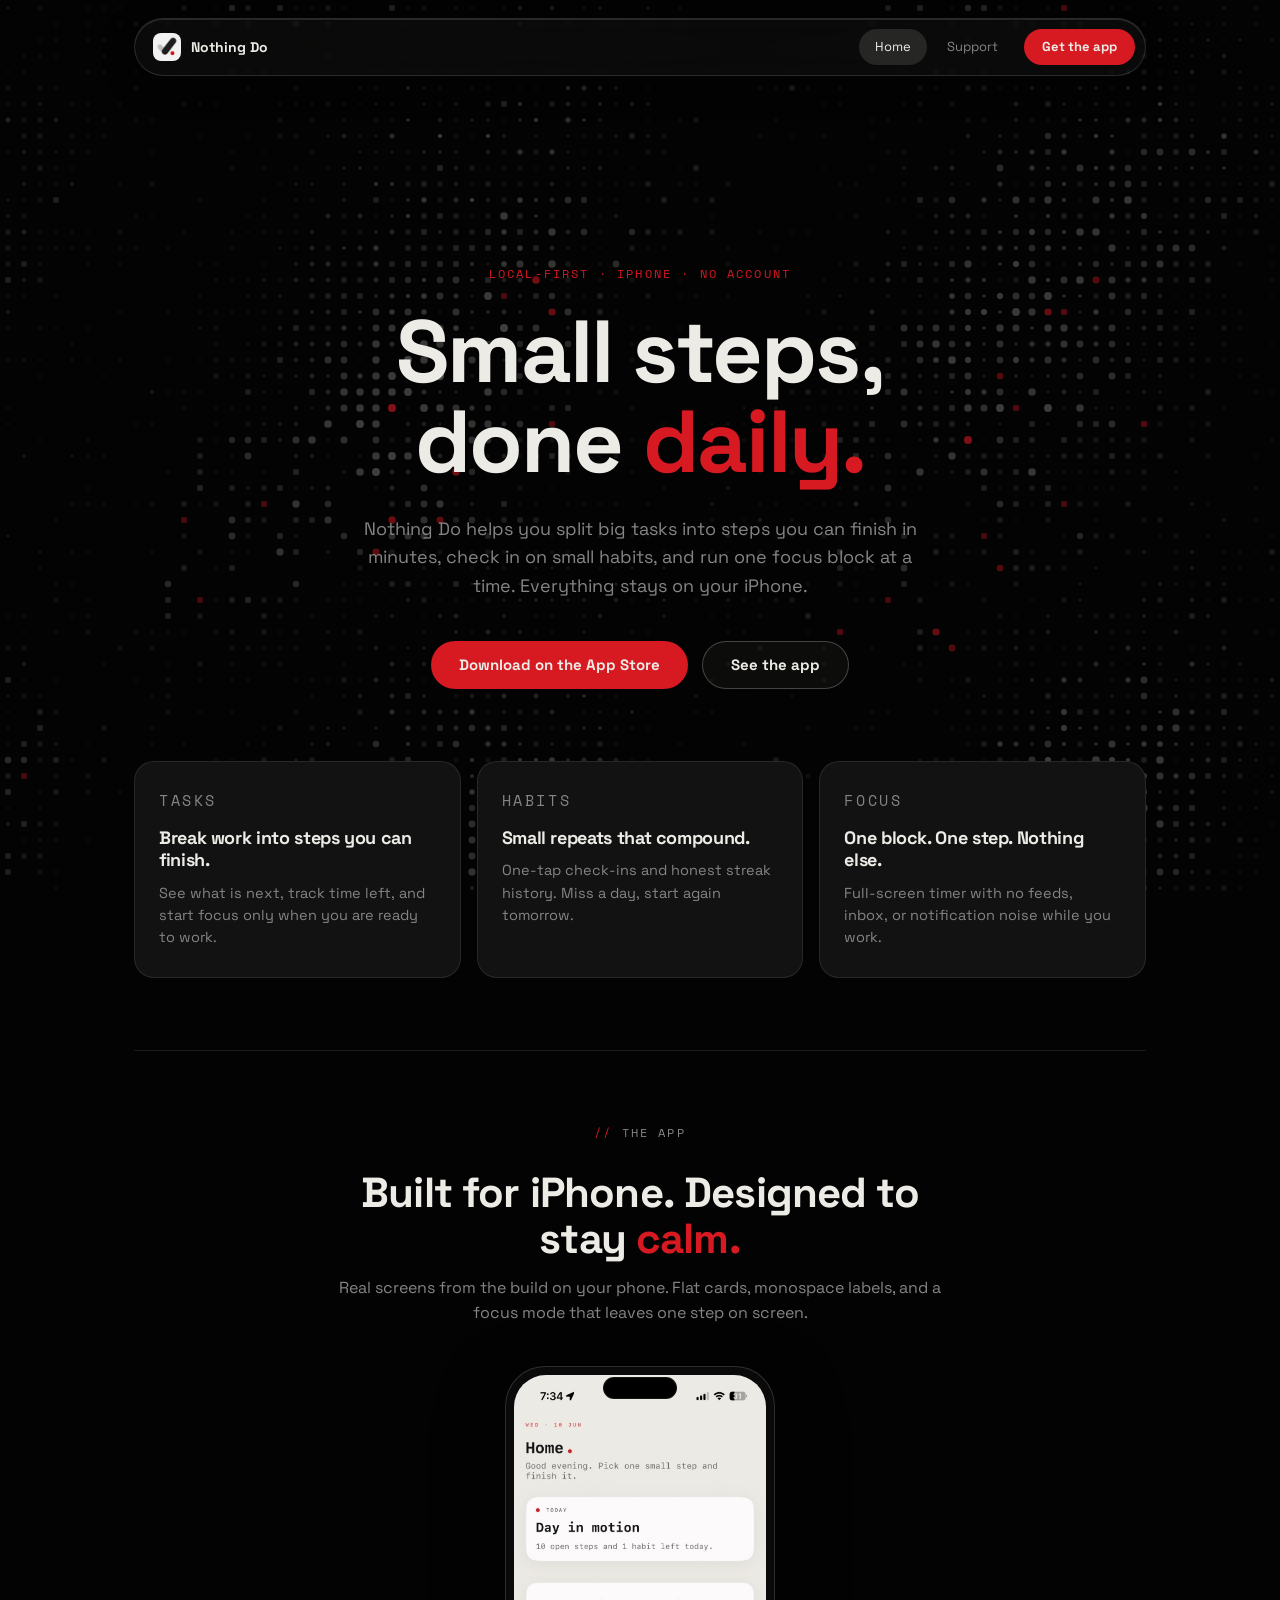
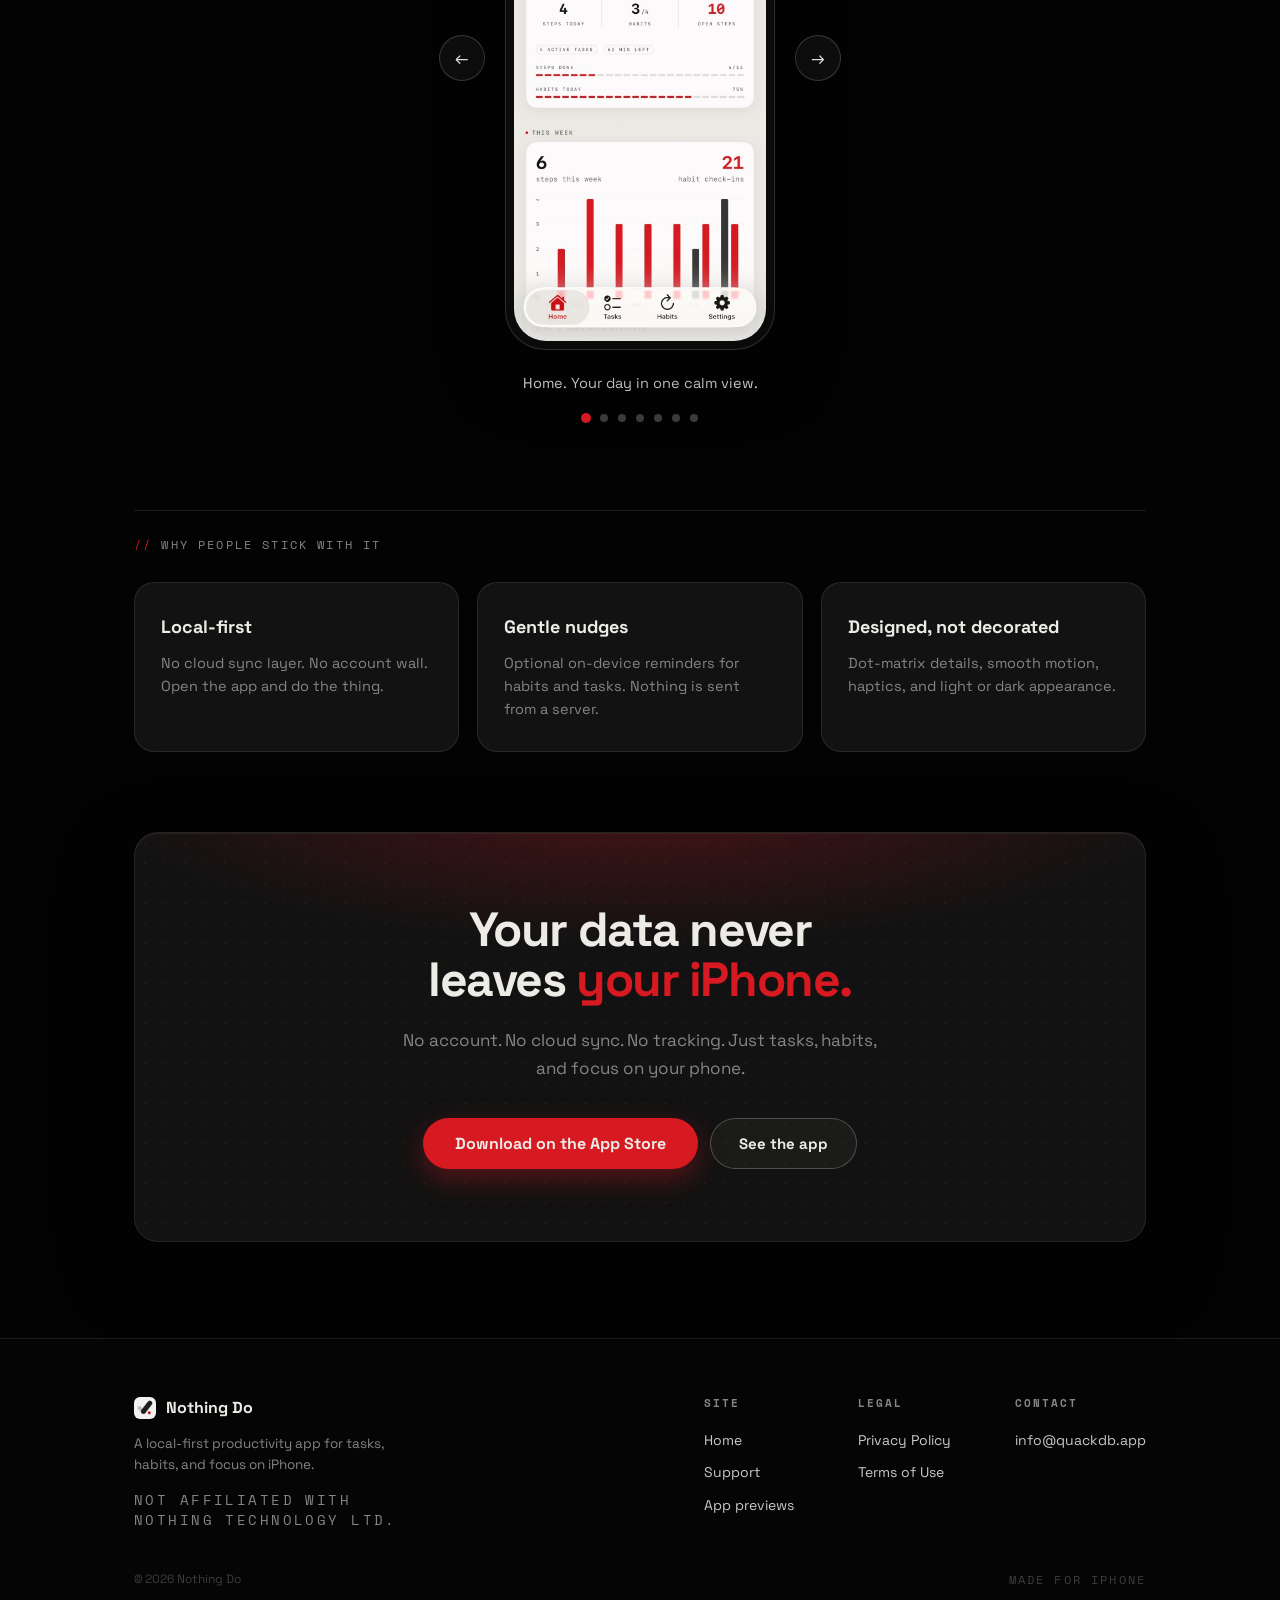
==== commit 9ed6dda6: "Redesign download banner and update contact email. Remove privacy/local-first footer tags, refresh c" ====
--- a/index.html
+++ b/index.html
@@ -5,11 +5,11 @@
   <meta name="viewport" content="width=device-width, initial-scale=1.0">
   <title>Nothing Do | Small steps, done daily</title>
   <meta name="description" content="Nothing Do is a local-first iPhone app for tiny tasks, daily habits, and focus timers. No accounts, no cloud, no tracking.">
-  <link rel="canonical" href="https://nothingdo.app/">
+  <link rel="canonical" href="https://nothingdo.com/">
   <link rel="preconnect" href="https://fonts.googleapis.com">
   <link rel="preconnect" href="https://fonts.gstatic.com" crossorigin>
   <link href="https://fonts.googleapis.com/css2?family=Space+Grotesk:wght@400;500;700&family=Space+Mono:wght@400;700&display=swap" rel="stylesheet">
-  <link rel="stylesheet" href="style.css?v=4">
+  <link rel="stylesheet" href="style.css?v=5">
   <link rel="icon" type="image/png" href="assets/favicon.png">
   <link rel="apple-touch-icon" href="assets/logo.png">
   <script src="dot-wave.js?v=3" defer></script>
@@ -106,14 +106,14 @@
     </section>
 
     <section class="banner" aria-labelledby="banner-heading">
-      <p class="section-label mono banner-label">private by default</p>
-      <h2 id="banner-heading">Your data never leaves <span class="red">your iPhone.</span></h2>
-      <p class="banner-lead">No account to create. No cloud to sync. No analytics watching what you do. Just tasks, habits, and focus that live on your phone.</p>
-      <div class="banner-actions">
-        <a class="btn btn-red" href="#download">Download on the App&nbsp;Store</a>
-        <a class="btn btn-ghost" href="#previews">See the app</a>
+      <div class="banner-inner">
+        <h2 id="banner-heading">Your data never leaves <span class="red">your iPhone.</span></h2>
+        <p class="banner-lead">No account. No cloud sync. No tracking. Just tasks, habits, and focus on your phone.</p>
+        <div class="banner-actions">
+          <a class="btn btn-red banner-cta" href="#download">Download on the App&nbsp;Store</a>
+          <a class="btn btn-ghost" href="#previews">See the app</a>
+        </div>
       </div>
-      <p class="banner-foot mono">Local-first. <a href="privacy/">Privacy Policy</a></p>
     </section>
 
   </main>
@@ -139,7 +139,7 @@
         </div>
         <div class="footer-col">
           <h4 class="mono">Contact</h4>
-          <a href="mailto:support@nothingdo.app">support@nothingdo.app</a>
+          <a href="mailto:info@quackdb.app">info@quackdb.app</a>
         </div>
       </div>
     </div>
--- a/style.css
+++ b/style.css
@@ -595,69 +595,69 @@
 .card h3 { font-size: 18px; margin-bottom: 10px; }
 .card p { color: var(--smoke); font-size: 14.5px; }
 
-/* ---------- privacy banner ---------- */
+/* ---------- download banner ---------- */
 .banner {
-  border: 1px solid rgba(215, 25, 33, 0.22);
-  border-radius: var(--radius);
+  position: relative;
+  overflow: hidden;
+  border-radius: calc(var(--radius) + 4px);
+  margin-bottom: 96px;
+  border: 1px solid rgba(237, 235, 230, 0.08);
+  background: var(--panel);
+  box-shadow:
+    inset 0 1px 0 rgba(237, 235, 230, 0.06),
+    0 28px 80px rgba(0, 0, 0, 0.45);
+}
+
+.banner::before {
+  content: "";
+  position: absolute;
+  inset: 0;
   background:
-    radial-gradient(rgba(215, 25, 33, 0.2) 1px, transparent 1px),
-    linear-gradient(180deg, rgba(215, 25, 33, 0.06) 0%, transparent 42%),
-    var(--panel);
-  background-size: 18px 18px, auto, auto;
-  padding: 56px 40px 48px;
+    radial-gradient(ellipse 80% 55% at 50% -10%, rgba(215, 25, 33, 0.28), transparent 68%),
+    radial-gradient(rgba(215, 25, 33, 0.14) 1px, transparent 1px);
+  background-size: auto, 20px 20px;
+  pointer-events: none;
+}
+
+.banner-inner {
+  position: relative;
+  z-index: 1;
+  max-width: 620px;
+  margin: 0 auto;
+  padding: 72px 48px;
   text-align: center;
-  margin-bottom: 96px;
-}
-
-.banner-label {
-  text-align: center;
-  margin-bottom: 20px;
 }
 
 .banner h2 {
-  font-size: clamp(28px, 4.5vw, 44px);
-  letter-spacing: -0.02em;
-  line-height: 1.08;
-  max-width: 14ch;
-  margin: 0 auto;
+  font-size: clamp(32px, 5vw, 48px);
+  letter-spacing: -0.03em;
+  line-height: 1.05;
+  text-wrap: balance;
 }
 
 .banner h2 .red { color: var(--red); }
 
 .banner-lead {
   color: var(--smoke);
-  max-width: 520px;
-  margin: 18px auto 0;
-  font-size: 16px;
-  line-height: 1.6;
+  max-width: 480px;
+  margin: 20px auto 0;
+  font-size: 17px;
+  line-height: 1.65;
+  text-wrap: pretty;
 }
 
 .banner-actions {
-  margin-top: 32px;
-  display: flex;
-  gap: 14px;
+  margin-top: 36px;
+  display: flex;
+  gap: 12px;
   justify-content: center;
   flex-wrap: wrap;
 }
 
-.banner-foot {
-  margin-top: 24px;
-  font-size: 11px;
-  color: var(--fog);
-  letter-spacing: 0.12em;
-  text-transform: uppercase;
-}
-
-.banner-foot a {
-  color: var(--smoke);
-  text-decoration: none;
-  border-bottom: 1px solid rgba(133, 133, 133, 0.45);
-  transition: color var(--duration-ui) var(--ease-out), border-color var(--duration-ui) var(--ease-out);
-}
-
-.banner-foot a:hover {
-  color: var(--chalk);
-  border-color: rgba(237, 235, 230, 0.5);
+.banner-cta {
+  padding: 16px 32px;
+  font-size: 16px;
+  box-shadow: 0 10px 28px rgba(215, 25, 33, 0.35);
 }
 
 .footer-note {
@@ -762,7 +762,8 @@
   .nav-logo { padding: 6px 8px; }
   .hero { padding: 64px 0 56px; }
   .hero p.sub { font-size: 16.5px; }
-  .banner { padding: 48px 28px; margin-bottom: 72px; }
+  .banner { margin-bottom: 72px; }
+  .banner-inner { padding: 56px 32px; }
   .support-grid { grid-template-columns: 1fr; }
   .footer-inner { flex-direction: column; gap: 36px; padding: 44px var(--content-pad) 32px; }
   .footer-cols { gap: 40px; }
@@ -805,12 +806,12 @@
   .contact-form .btn-submit { width: 100%; min-width: 0; }
   .form-actions { flex-direction: column; align-items: stretch; }
   .card { padding: 24px 20px; }
-  .banner { padding: 40px 20px 36px; margin-bottom: 56px; text-align: left; }
-  .banner-label { text-align: left !important; }
-  .banner h2 { margin: 0; max-width: none; }
+  .banner { margin-bottom: 56px; }
+  .banner-inner { padding: 44px 22px; text-align: left; }
   .banner-lead { margin-left: 0; margin-right: 0; font-size: 15px; }
   .banner-actions { justify-content: flex-start; margin-top: 28px; }
-  .banner-foot { text-align: left; }
+  .banner-cta { width: 100%; }
+  .banner-actions .btn-ghost { width: 100%; }
   .doc { padding: 32px 0 64px; }
   .doc h2 { font-size: 19px; margin-top: 36px; }
   .faq summary { padding: 18px 18px; font-size: 14.5px; }
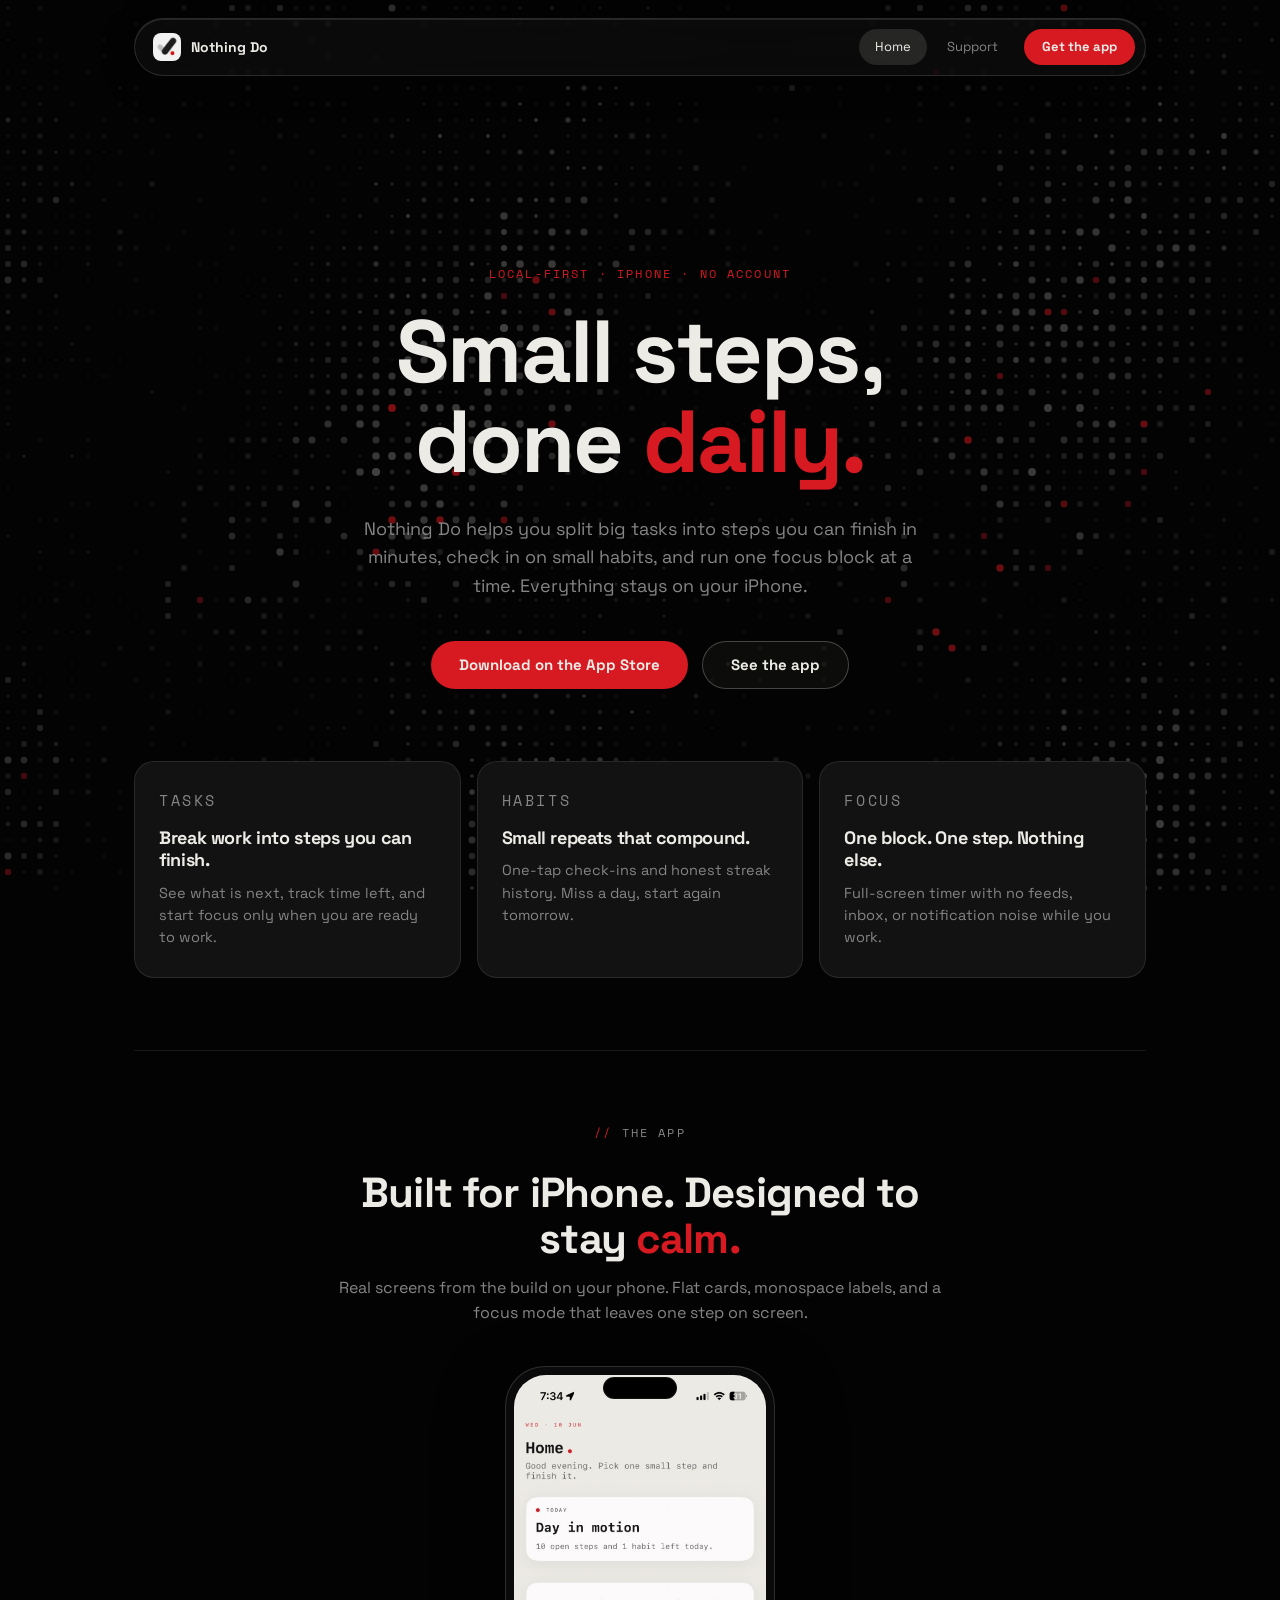
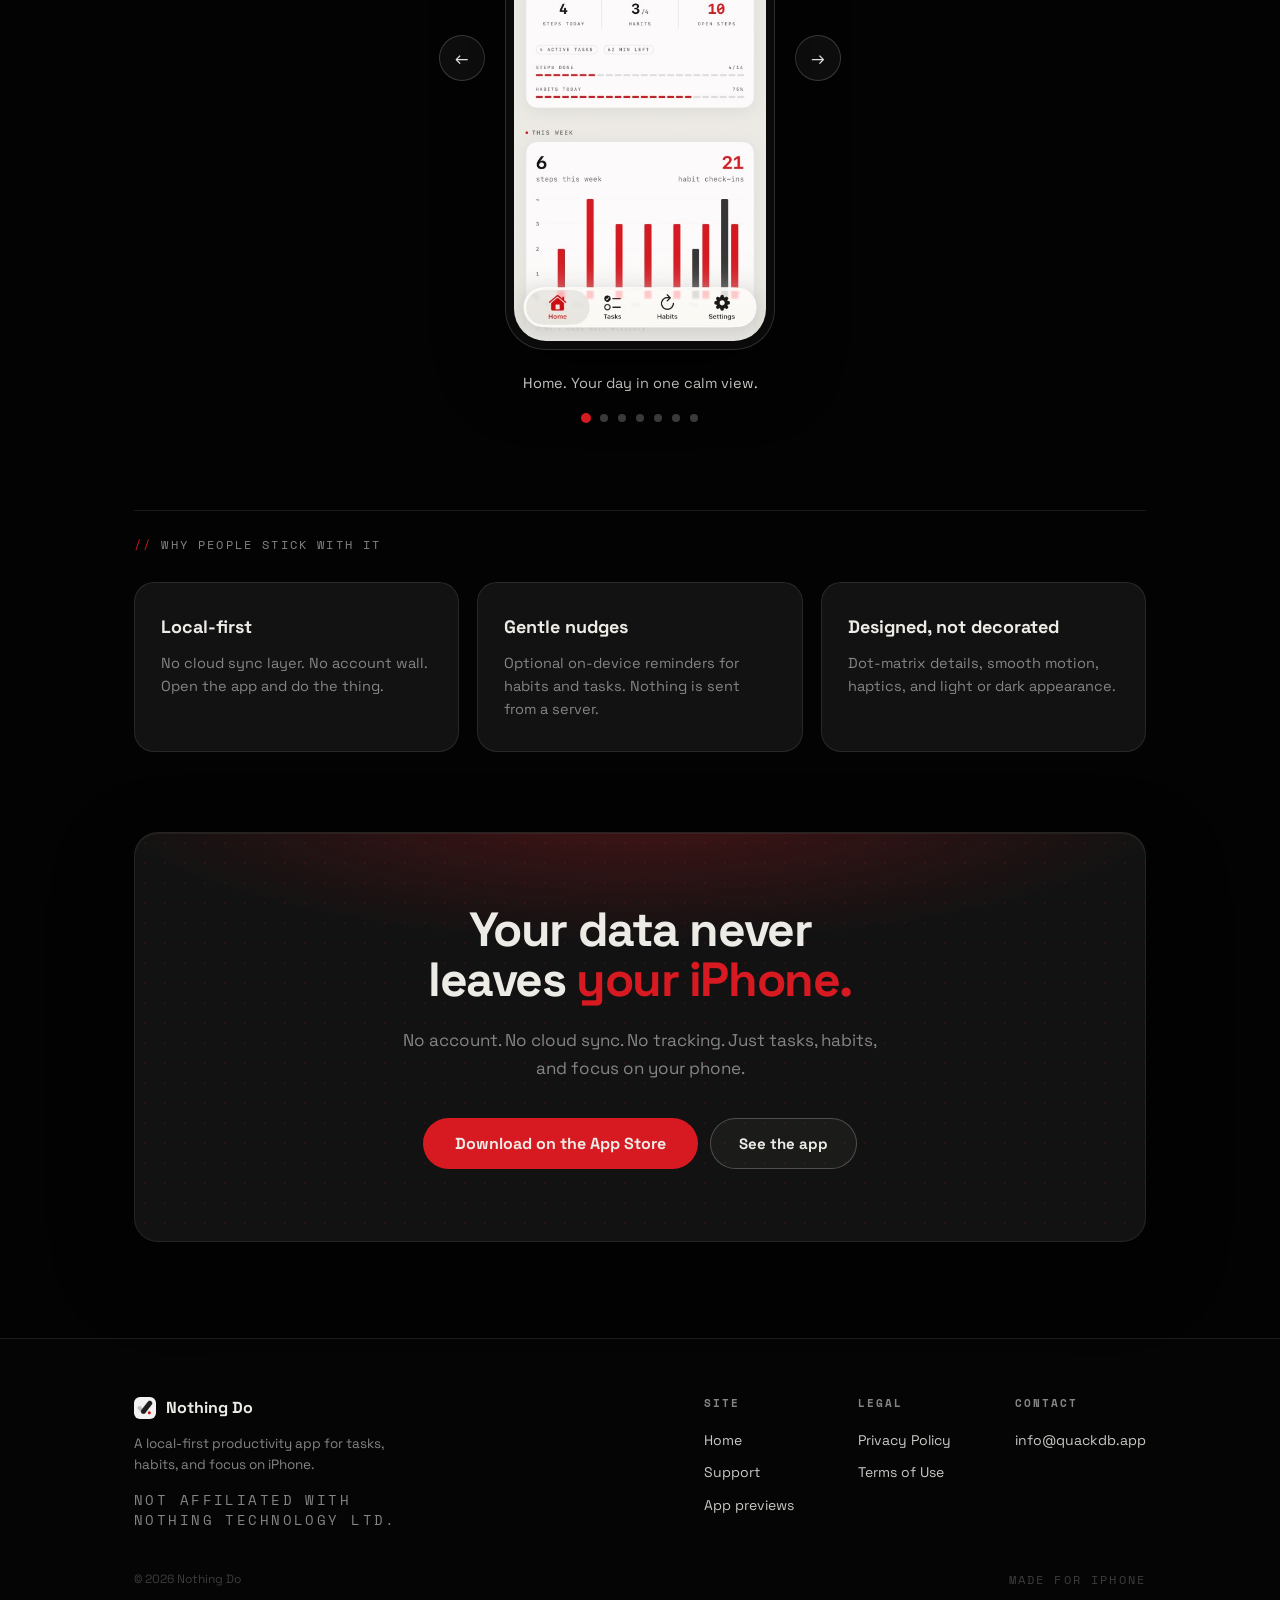
==== commit 276a41d8: "Remove red glow shadow from banner download button. Flat CTA styling matches the rest of the site bu" ====
--- a/index.html
+++ b/index.html
@@ -9,7 +9,7 @@
   <link rel="preconnect" href="https://fonts.googleapis.com">
   <link rel="preconnect" href="https://fonts.gstatic.com" crossorigin>
   <link href="https://fonts.googleapis.com/css2?family=Space+Grotesk:wght@400;500;700&family=Space+Mono:wght@400;700&display=swap" rel="stylesheet">
-  <link rel="stylesheet" href="style.css?v=5">
+  <link rel="stylesheet" href="style.css?v=6">
   <link rel="icon" type="image/png" href="assets/favicon.png">
   <link rel="apple-touch-icon" href="assets/logo.png">
   <script src="dot-wave.js?v=3" defer></script>
--- a/style.css
+++ b/style.css
@@ -657,7 +657,6 @@
 .banner-cta {
   padding: 16px 32px;
   font-size: 16px;
-  box-shadow: 0 10px 28px rgba(215, 25, 33, 0.35);
 }
 
 .footer-note {
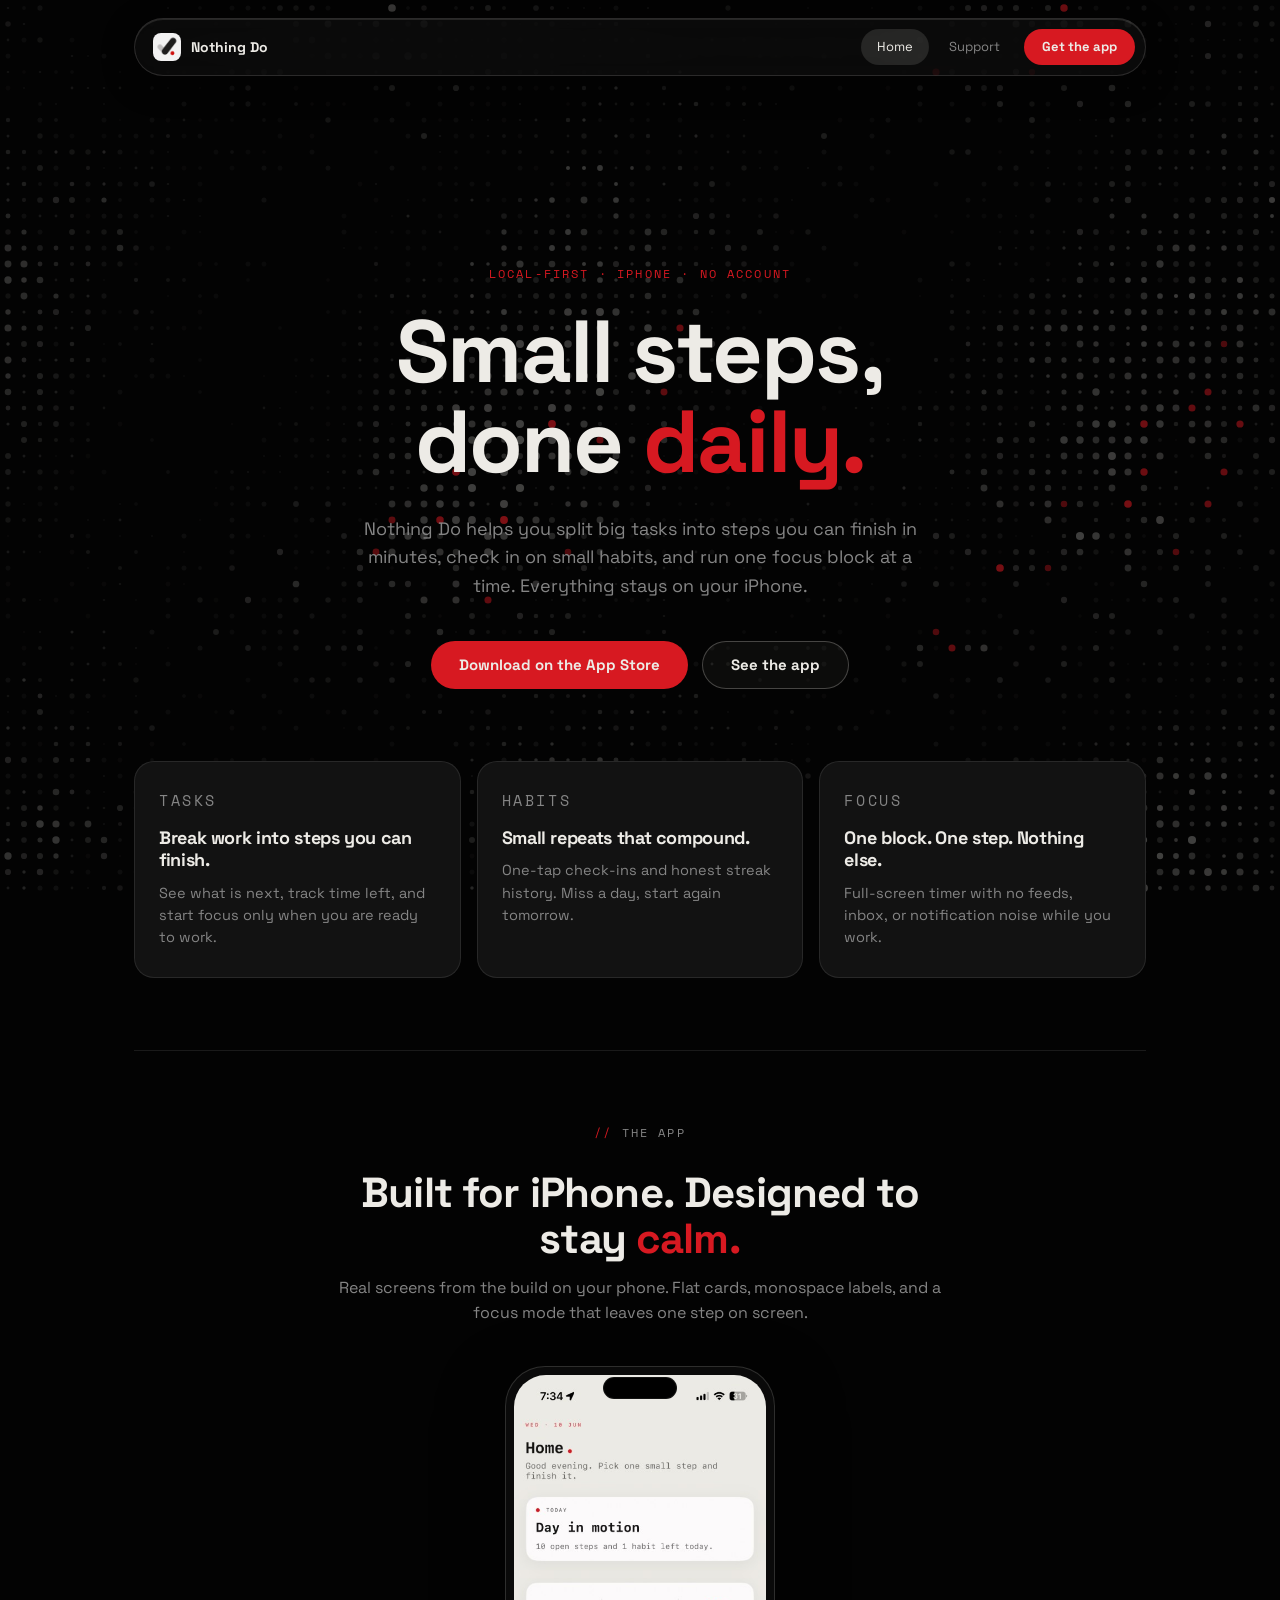
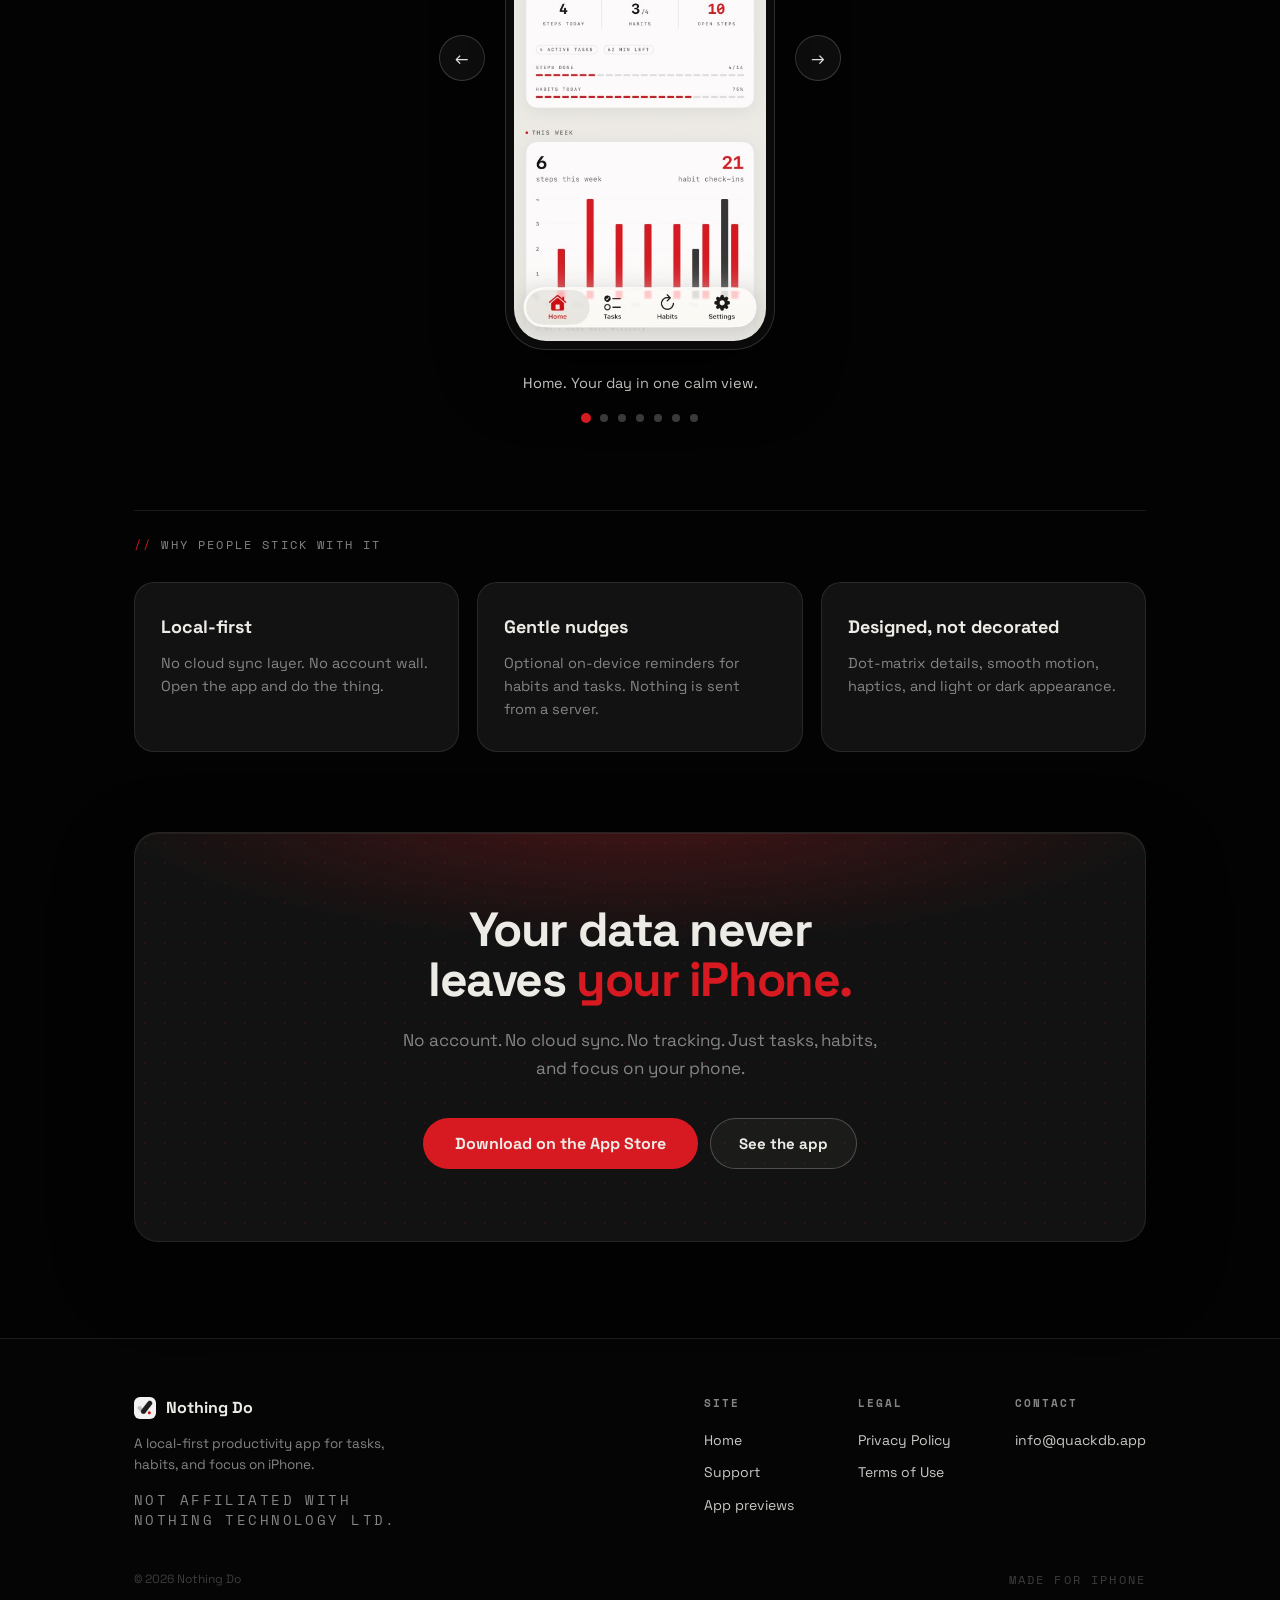
==== commit 1f71b501: "Add mobile hamburger navigation for small screens. Collapses nav links and CTA into a dropdown panel" ====
--- a/index.html
+++ b/index.html
@@ -9,12 +9,13 @@
   <link rel="preconnect" href="https://fonts.googleapis.com">
   <link rel="preconnect" href="https://fonts.gstatic.com" crossorigin>
   <link href="https://fonts.googleapis.com/css2?family=Space+Grotesk:wght@400;500;700&family=Space+Mono:wght@400;700&display=swap" rel="stylesheet">
-  <link rel="stylesheet" href="style.css?v=6">
+  <link rel="stylesheet" href="style.css?v=7">
   <link rel="icon" type="image/png" href="assets/favicon.png">
   <link rel="apple-touch-icon" href="assets/logo.png">
   <script src="dot-wave.js?v=3" defer></script>
   <script src="preview.js?v=6" defer></script>
   <script src="home-scroll.js?v=3" defer></script>
+  <script src="nav-mobile.js?v=1" defer></script>
 </head>
 <body>
 
@@ -23,11 +24,22 @@
       <a class="nav-logo" href="index.html" data-home-top>
         <img src="assets/logo.png" alt=""><span class="word">Nothing&nbsp;Do</span>
       </a>
-      <div class="nav-links">
+      <button
+        type="button"
+        class="nav-toggle"
+        aria-expanded="false"
+        aria-controls="site-nav-menu"
+        aria-label="Open menu"
+      >
+        <span class="nav-toggle__bar" aria-hidden="true"></span>
+        <span class="nav-toggle__bar" aria-hidden="true"></span>
+        <span class="nav-toggle__bar" aria-hidden="true"></span>
+      </button>
+      <div class="nav-menu" id="site-nav-menu">
         <a class="pill active" href="index.html" data-home-top>Home</a>
         <a class="pill" href="support/">Support</a>
+        <a class="cta" href="#download">Get the app</a>
       </div>
-      <a class="cta" href="#download">Get the app</a>
     </nav>
   </div>
 
--- a/style.css
+++ b/style.css
@@ -77,6 +77,7 @@
 }
 
 .nav {
+  position: relative;
   display: flex;
   align-items: center;
   gap: 6px;
@@ -120,7 +121,46 @@
   white-space: nowrap;
 }
 
-.nav-links {
+.nav-toggle {
+  display: none;
+  flex-direction: column;
+  justify-content: center;
+  align-items: center;
+  gap: 5px;
+  width: 44px;
+  height: 44px;
+  margin-left: auto;
+  padding: 0;
+  border: none;
+  border-radius: 999px;
+  background: rgba(237, 235, 230, 0.06);
+  cursor: pointer;
+  flex-shrink: 0;
+  -webkit-tap-highlight-color: transparent;
+}
+
+.nav-toggle__bar {
+  display: block;
+  width: 18px;
+  height: 2px;
+  background: var(--chalk);
+  border-radius: 1px;
+  transition: transform var(--duration-ui) var(--ease-out), opacity var(--duration-fast) var(--ease-out);
+}
+
+.nav.is-open .nav-toggle__bar:nth-child(1) {
+  transform: translateY(7px) rotate(45deg);
+}
+
+.nav.is-open .nav-toggle__bar:nth-child(2) {
+  opacity: 0;
+}
+
+.nav.is-open .nav-toggle__bar:nth-child(3) {
+  transform: translateY(-7px) rotate(-45deg);
+}
+
+.nav-menu {
   display: flex;
   align-items: center;
   gap: 4px;
@@ -130,7 +170,7 @@
 .nav a.pill:hover { color: var(--chalk); background: rgba(237, 235, 230, 0.08); }
 .nav a.pill.active { color: var(--chalk); background: rgba(237, 235, 230, 0.12); }
 
-.nav a.cta {
+.nav-menu a.cta {
   margin-left: 4px;
   text-decoration: none;
   font-size: 13px;
@@ -769,6 +809,50 @@
   .preview-section { padding-bottom: 64px; margin-bottom: 16px; }
 }
 
+@media (max-width: 768px) {
+  .nav-toggle {
+    display: flex;
+  }
+
+  .nav-menu {
+    display: none;
+    position: absolute;
+    top: calc(100% + 10px);
+    left: 0;
+    right: 0;
+    flex-direction: column;
+    align-items: stretch;
+    gap: 6px;
+    margin-left: 0;
+    padding: 12px;
+    border-radius: var(--radius);
+    background: rgba(12, 12, 12, 0.96);
+    border: 1px solid rgba(237, 235, 230, 0.14);
+    box-shadow: 0 20px 48px rgba(0, 0, 0, 0.55);
+    backdrop-filter: blur(22px) saturate(160%);
+    -webkit-backdrop-filter: blur(22px) saturate(160%);
+    z-index: 10;
+  }
+
+  .nav.is-open .nav-menu {
+    display: flex;
+  }
+
+  .nav-menu a.pill {
+    padding: 12px 16px;
+    font-size: 14px;
+    text-align: center;
+  }
+
+  .nav-menu a.cta {
+    margin-left: 0;
+    margin-top: 4px;
+    padding: 12px 18px;
+    font-size: 14px;
+    text-align: center;
+  }
+}
+
 @media (max-width: 600px) {
   :root { --content-pad: 18px; }
   main.container { padding-top: 120px; }
@@ -776,13 +860,7 @@
   .nav {
     gap: 6px;
     padding: 6px 8px;
-    width: 100%;
-    justify-content: flex-start;
-    flex-wrap: wrap;
   }
-  .nav-links { margin-left: auto; }
-  .nav a.pill { padding: 8px 11px; font-size: 12px; }
-  .nav a.cta { padding: 8px 12px; font-size: 12px; margin-left: 0; }
   .nav-logo { padding: 4px 6px 4px 4px; }
   .nav-logo .word { font-size: 13px; }
   .grid,
@@ -820,7 +898,6 @@
 }
 
 @media (max-width: 380px) {
-  .nav a.cta { display: none; }
   .hero h1 { font-size: 38px; }
   .carousel-btn { display: none; }
   .preview-carousel { gap: 0; }
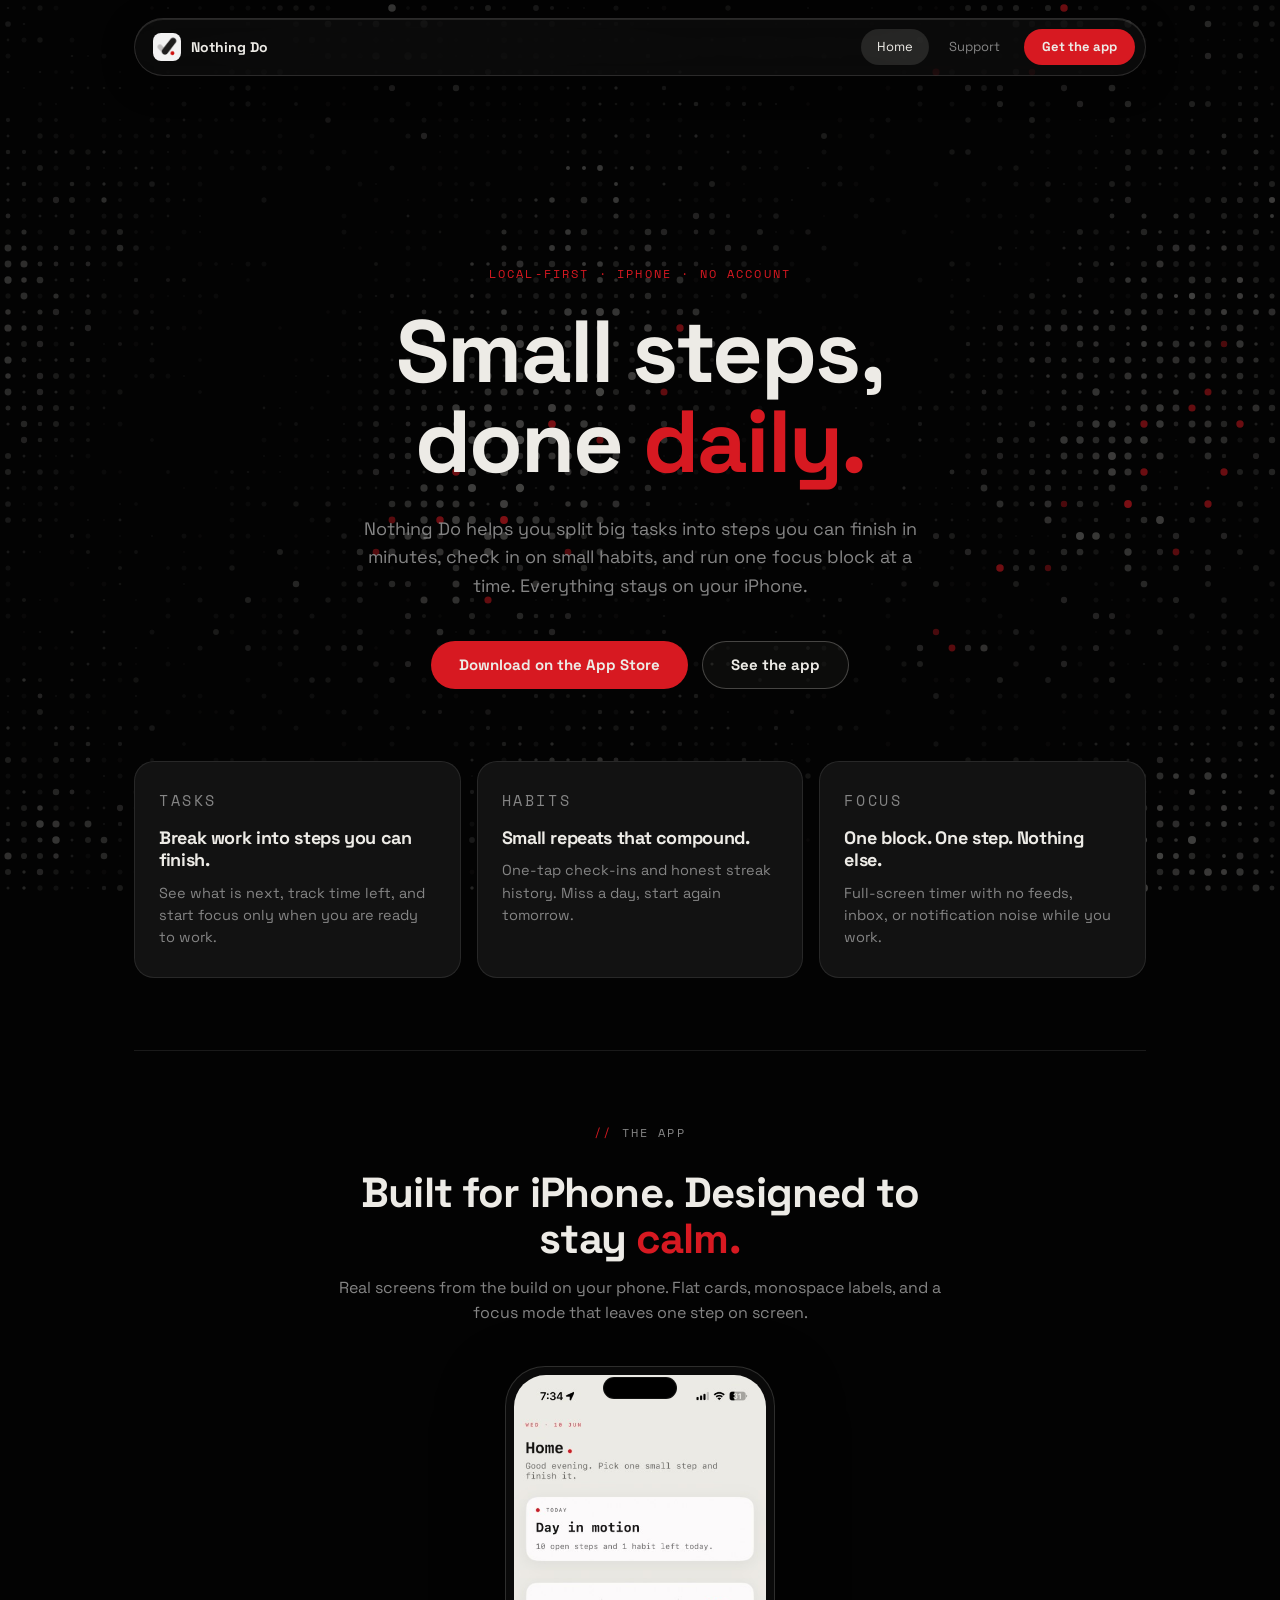
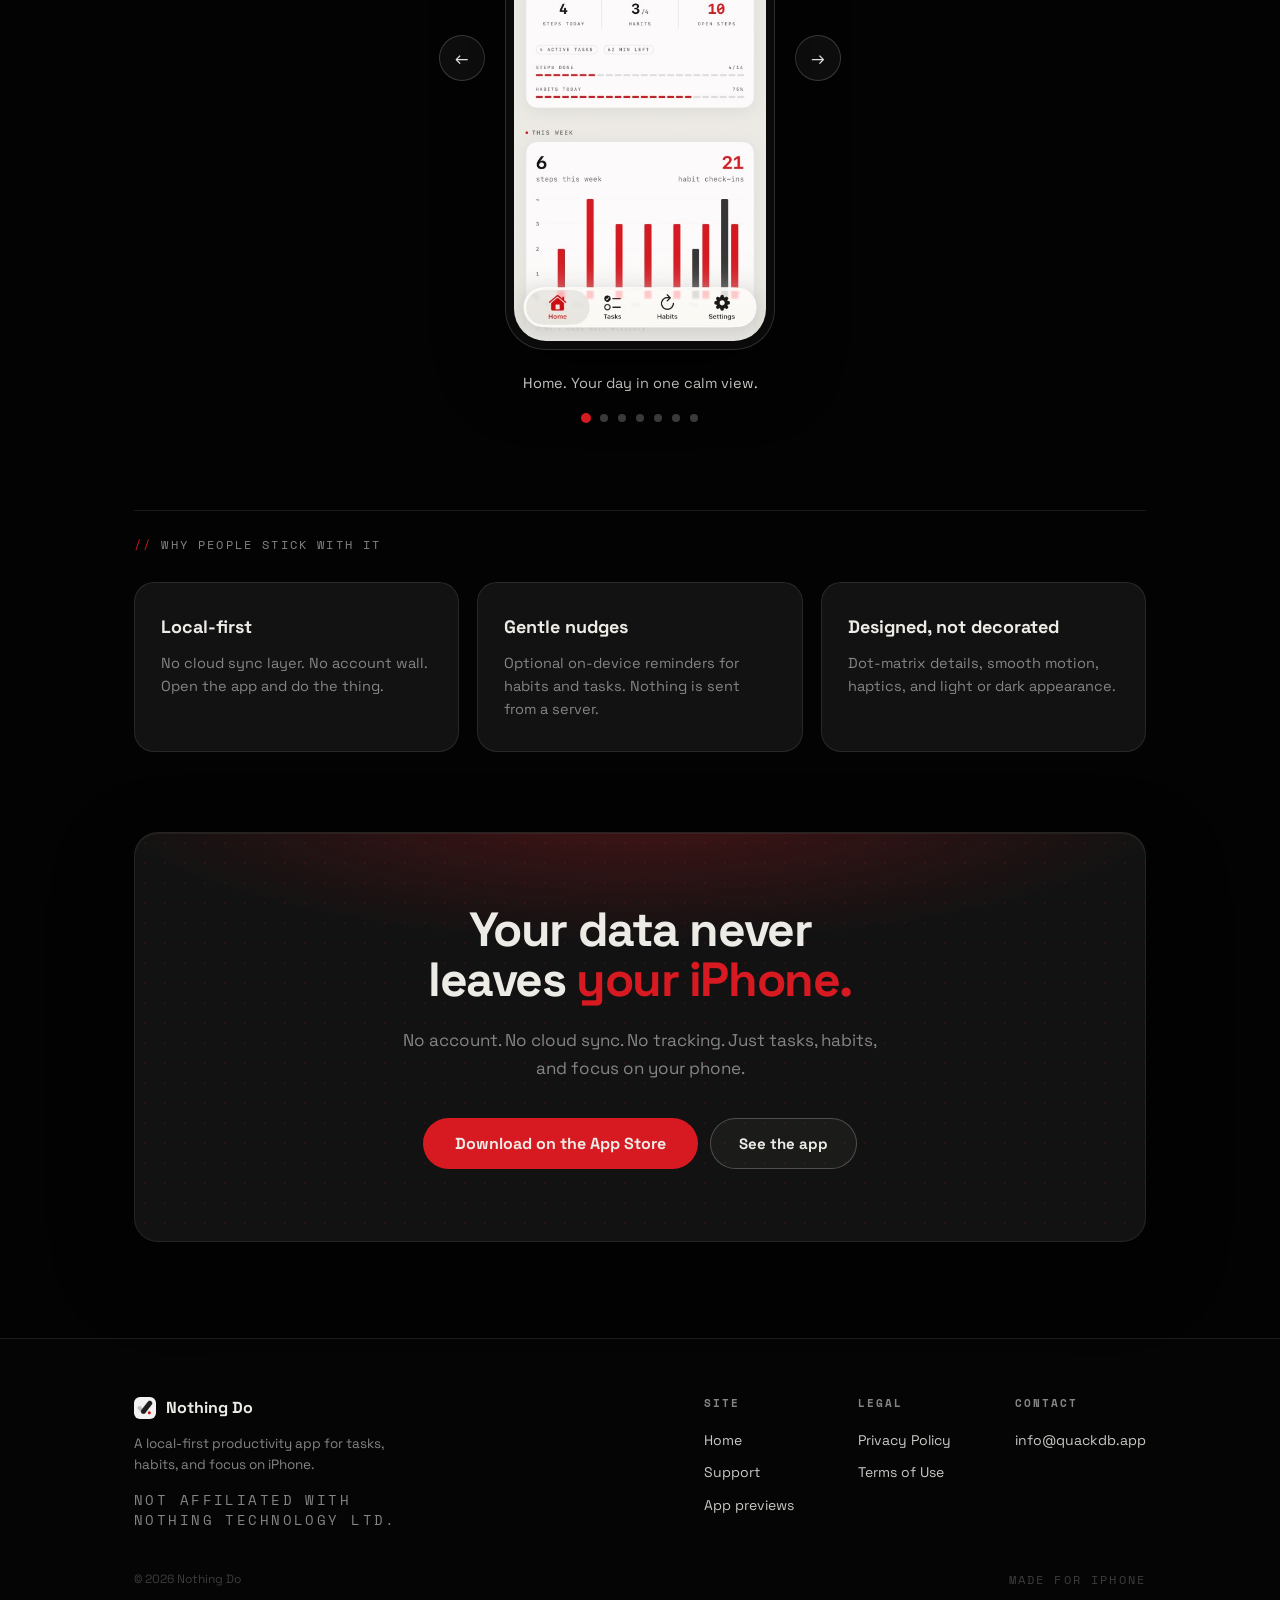
==== commit bf1ef53a: "Polish mobile hamburger nav reliability and breakpoint. Raise menu breakpoint to 820px, drop hidden-" ====
--- a/index.html
+++ b/index.html
@@ -9,13 +9,13 @@
   <link rel="preconnect" href="https://fonts.googleapis.com">
   <link rel="preconnect" href="https://fonts.gstatic.com" crossorigin>
   <link href="https://fonts.googleapis.com/css2?family=Space+Grotesk:wght@400;500;700&family=Space+Mono:wght@400;700&display=swap" rel="stylesheet">
-  <link rel="stylesheet" href="style.css?v=7">
+  <link rel="stylesheet" href="style.css?v=8">
   <link rel="icon" type="image/png" href="assets/favicon.png">
   <link rel="apple-touch-icon" href="assets/logo.png">
   <script src="dot-wave.js?v=3" defer></script>
   <script src="preview.js?v=6" defer></script>
   <script src="home-scroll.js?v=3" defer></script>
-  <script src="nav-mobile.js?v=1" defer></script>
+  <script src="nav-mobile.js?v=2" defer></script>
 </head>
 <body>
 
--- a/style.css
+++ b/style.css
@@ -74,6 +74,11 @@
   max-width: var(--content-max);
   margin: 0 auto;
   padding: 0 var(--content-pad);
+  overflow: visible;
+}
+
+body.nav-menu-open {
+  overflow: hidden;
 }
 
 .nav {
@@ -797,19 +802,6 @@
 }
 
 @media (max-width: 820px) {
-  .nav a.pill { padding: 8px 12px; font-size: 12.5px; }
-  .nav-logo { padding: 6px 8px; }
-  .hero { padding: 64px 0 56px; }
-  .hero p.sub { font-size: 16.5px; }
-  .banner { margin-bottom: 72px; }
-  .banner-inner { padding: 56px 32px; }
-  .support-grid { grid-template-columns: 1fr; }
-  .footer-inner { flex-direction: column; gap: 36px; padding: 44px var(--content-pad) 32px; }
-  .footer-cols { gap: 40px; }
-  .preview-section { padding-bottom: 64px; margin-bottom: 16px; }
-}
-
-@media (max-width: 768px) {
   .nav-toggle {
     display: flex;
   }
@@ -851,6 +843,17 @@
     font-size: 14px;
     text-align: center;
   }
+
+  .nav a.pill { padding: 8px 12px; font-size: 12.5px; }
+  .nav-logo { padding: 6px 8px; }
+  .hero { padding: 64px 0 56px; }
+  .hero p.sub { font-size: 16.5px; }
+  .banner { margin-bottom: 72px; }
+  .banner-inner { padding: 56px 32px; }
+  .support-grid { grid-template-columns: 1fr; }
+  .footer-inner { flex-direction: column; gap: 36px; padding: 44px var(--content-pad) 32px; }
+  .footer-cols { gap: 40px; }
+  .preview-section { padding-bottom: 64px; margin-bottom: 16px; }
 }
 
 @media (max-width: 600px) {
